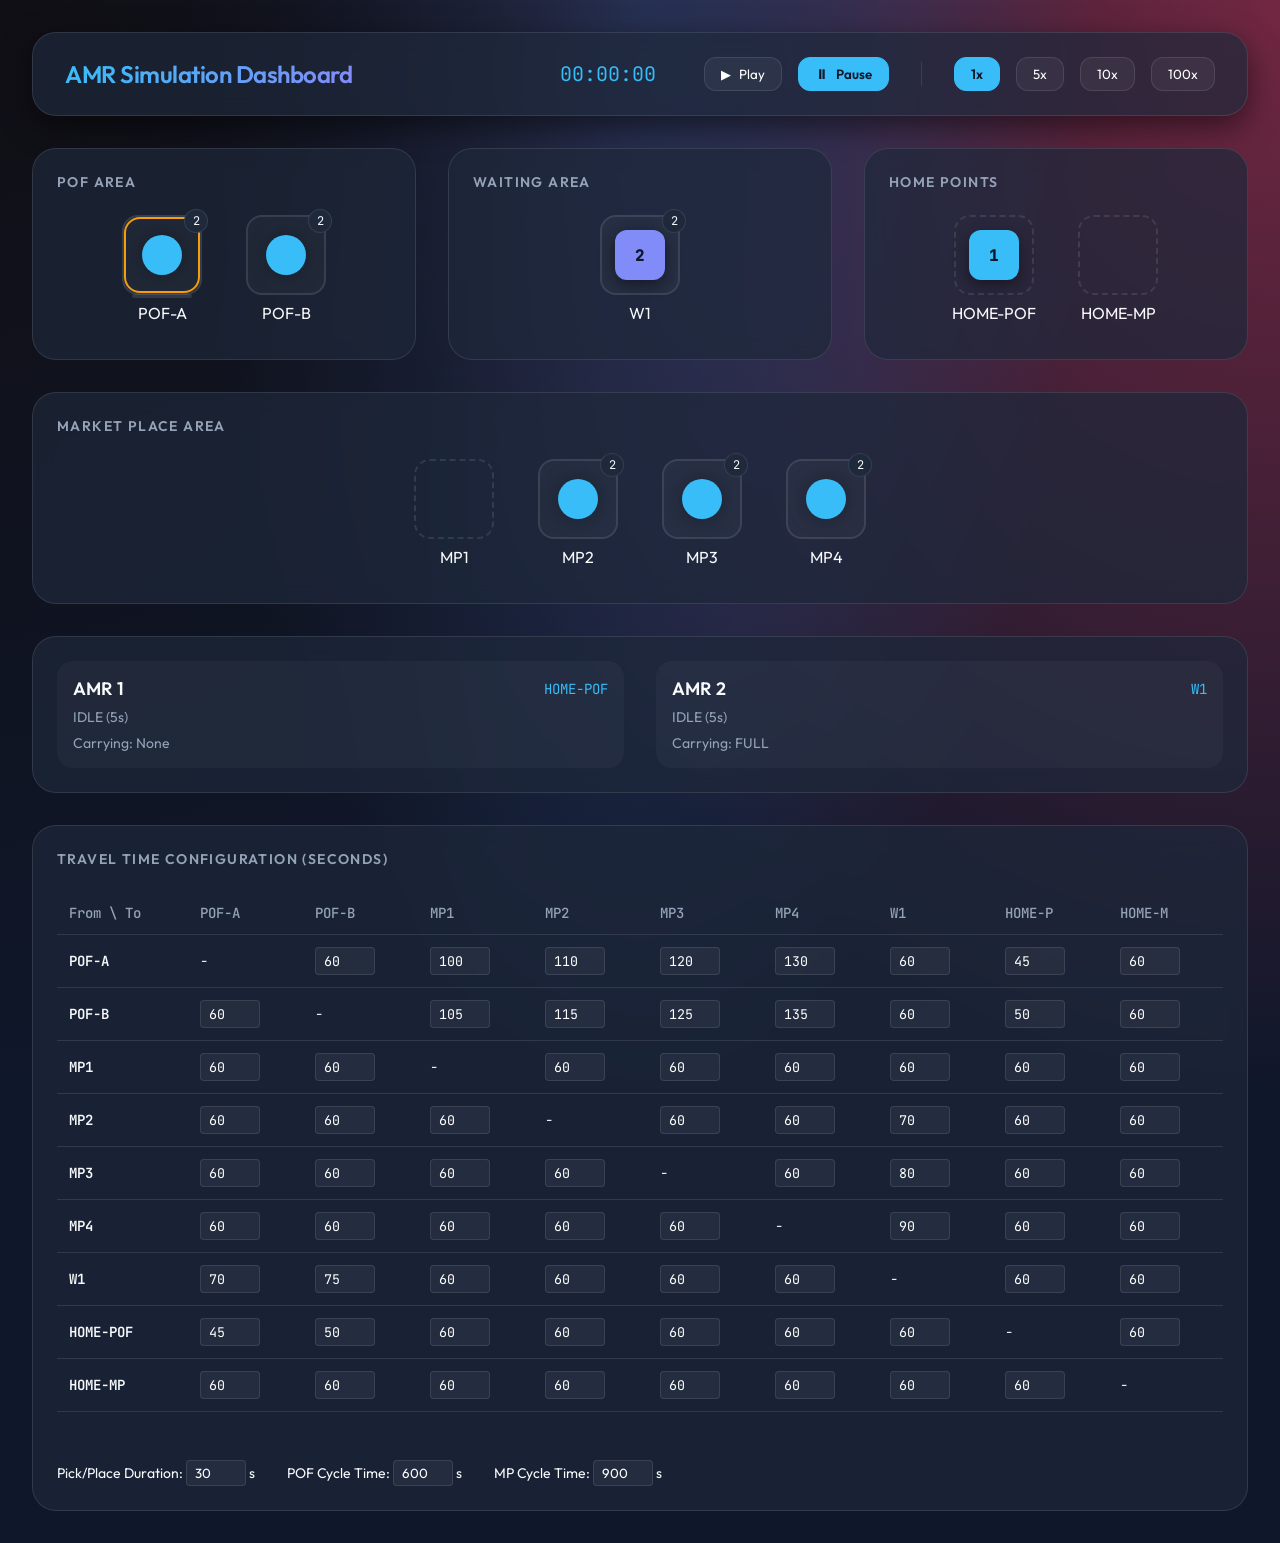
==== index.html @ 7f9d8276 "adding AMR moveing animation and also correct MP full picking order" ====
<!DOCTYPE html>
<html lang="en">

<head>
    <meta charset="UTF-8">
    <meta name="viewport" content="width=device-width, initial-scale=1.0">
    <title>AMR Pick-Delivery Simulation</title>
    <link rel="preconnect" href="https://fonts.googleapis.com">
    <link rel="preconnect" href="https://fonts.gstatic.com" crossorigin>
    <link
        href="https://fonts.googleapis.com/css2?family=Outfit:wght@300;400;600&family=JetBrains+Mono:wght@400;600&display=swap"
        rel="stylesheet">
    <style>
        :root {
            --bg-color: #0f172a;
            --card-bg: rgba(30, 41, 59, 0.7);
            --accent-blue: #38bdf8;
            --accent-purple: #818cf8;
            --text-primary: #f8fafc;
            --text-secondary: #94a3b8;
            --success: #10b981;
            --warning: #f59e0b;
            --danger: #ef4444;
            --border: rgba(255, 255, 255, 0.1);
            --trolley-empty: #64748b;
            --trolley-full: #38bdf8;
        }

        * {
            box-sizing: border-box;
            margin: 0;
            padding: 0;
            user-select: none;
        }

        body {
            font-family: 'Outfit', sans-serif;
            background: var(--bg-color);
            background-image:
                radial-gradient(at 0% 0%, hsla(253, 16%, 7%, 1) 0, transparent 50%),
                radial-gradient(at 50% 0%, hsla(225, 39%, 30%, 1) 0, transparent 50%),
                radial-gradient(at 100% 0%, hsla(339, 49%, 30%, 1) 0, transparent 50%);
            color: var(--text-primary);
            min-height: 100vh;
            padding: 2rem;
            display: flex;
            flex-direction: column;
            gap: 2rem;
            overflow-x: hidden;
        }

        header {
            display: flex;
            justify-content: space-between;
            align-items: center;
            backdrop-filter: blur(10px);
            background: var(--card-bg);
            padding: 1.5rem 2rem;
            border-radius: 1.5rem;
            border: 1px solid var(--border);
            box-shadow: 0 10px 30px rgba(0, 0, 0, 0.5);
        }

        h1 {
            font-size: 1.5rem;
            font-weight: 600;
            letter-spacing: -0.02em;
            background: linear-gradient(90deg, #38bdf8, #818cf8);
            -webkit-background-clip: text;
            -webkit-text-fill-color: transparent;
        }

        .controls {
            display: flex;
            gap: 1rem;
            align-items: center;
        }

        button {
            background: rgba(255, 255, 255, 0.05);
            border: 1px solid var(--border);
            color: white;
            padding: 0.5rem 1rem;
            border-radius: 0.75rem;
            cursor: pointer;
            transition: all 0.2s;
            font-family: inherit;
            display: flex;
            align-items: center;
            gap: 0.5rem;
        }

        button:hover {
            background: rgba(255, 255, 255, 0.1);
            transform: translateY(-2px);
        }

        button.active {
            background: var(--accent-blue);
            border-color: var(--accent-blue);
            color: var(--bg-color);
            font-weight: 600;
        }

        .main-grid {
            display: grid;
            grid-template-columns: 1fr 1fr 1fr;
            gap: 2rem;
        }

        .panel {
            background: var(--card-bg);
            backdrop-filter: blur(10px);
            border: 1px solid var(--border);
            border-radius: 1.5rem;
            padding: 1.5rem;
            display: flex;
            flex-direction: column;
            gap: 1.5rem;
        }

        .panel-title {
            font-size: 0.875rem;
            font-weight: 600;
            color: var(--text-secondary);
            text-transform: uppercase;
            letter-spacing: 0.1em;
        }

        .station-grid {
            display: flex;
            gap: 1.5rem;
            flex-wrap: wrap;
            justify-content: center;
        }

        .station-container {
            position: relative;
            width: 100px;
            height: 120px;
            display: flex;
            flex-direction: column;
            align-items: center;
            gap: 0.5rem;
        }

        .station-box {
            width: 80px;
            height: 80px;
            border: 2px dashed var(--border);
            border-radius: 1rem;
            display: flex;
            align-items: center;
            justify-content: center;
            position: relative;
            transition: all 0.3s;
        }

        .station-box.has-trolley {
            border-style: solid;
            background: rgba(255, 255, 255, 0.03);
        }

        .trolley {
            width: 40px;
            height: 40px;
            border-radius: 50%;
            display: flex;
            align-items: center;
            justify-content: center;
            transition: all 0.3s;
            box-shadow: 0 0 20px rgba(0, 0, 0, 0.3);
            position: relative;
        }

        .trolley.empty {
            background: var(--trolley-empty);
        }

        .trolley.full {
            background: var(--trolley-full);
        }

        .status-badge {
            position: absolute;
            top: -8px;
            right: -8px;
            background: #1e293b;
            border: 1px solid var(--border);
            border-radius: 50%;
            width: 24px;
            height: 24px;
            display: flex;
            align-items: center;
            justify-content: center;
            font-size: 0.75rem;
            font-family: 'JetBrains Mono', monospace;
            z-index: 5;
        }

        .indicator {
            position: absolute;
            width: 100%;
            height: 100%;
            border-radius: 1rem;
            border: 2px solid transparent;
            pointer-events: none;
            z-index: 1;
        }

        .indicator.consuming {
            border-color: var(--warning);
            animation: pulse-ring 2s infinite;
        }

        .indicator.refilling {
            border-color: var(--accent-purple);
            animation: pulse-ring 2s infinite;
        }

        @keyframes pulse-ring {
            0% {
                transform: scale(0.95);
                opacity: 0.7;
            }

            50% {
                transform: scale(1.1);
                opacity: 0.3;
            }

            100% {
                transform: scale(0.95);
                opacity: 0.7;
            }
        }

        .progress-bar {
            position: absolute;
            bottom: -5px;
            left: 10%;
            width: 80%;
            height: 4px;
            background: rgba(255, 255, 255, 0.1);
            border-radius: 2px;
            overflow: hidden;
            display: none;
            z-index: 2;
        }

        .progress-fill {
            height: 100%;
            width: 0%;
            background: var(--accent-blue);
            transition: width 0.1s linear;
        }

        .amr-icon {
            position: absolute;
            width: 50px;
            height: 50px;
            background: var(--text-primary);
            color: var(--bg-color);
            border-radius: 12px;
            display: flex;
            align-items: center;
            justify-content: center;
            font-family: 'JetBrains Mono', monospace;
            font-weight: 800;
            box-shadow: 0 5px 15px rgba(0, 0, 0, 0.4);
            z-index: 100;
            transition: all 0.5s ease-in-out;
            pointer-events: none;
        }

        .amr-icon.amr1 {
            background: var(--accent-blue);
        }

        .amr-icon.amr2 {
            background: var(--accent-purple);
        }

        .market-place {
            grid-column: span 3;
        }

        .status-panel {
            display: grid;
            grid-template-columns: 1fr 1fr;
            gap: 2rem;
        }

        .amr-status-card {
            background: rgba(255, 255, 255, 0.03);
            border-radius: 1rem;
            padding: 1rem;
            display: flex;
            flex-direction: column;
            gap: 0.5rem;
        }

        .amr-status-header {
            display: flex;
            justify-content: space-between;
            align-items: center;
        }

        .amr-name {
            font-weight: 600;
            font-size: 1.125rem;
        }

        .amr-location {
            font-family: 'JetBrains Mono', monospace;
            color: var(--accent-blue);
            font-size: 0.875rem;
        }

        .amr-state-text {
            font-size: 0.875rem;
            color: var(--text-secondary);
        }

        .config-panel {
            grid-column: span 3;
        }

        table {
            width: 100%;
            border-collapse: collapse;
            font-family: 'JetBrains Mono', monospace;
            font-size: 0.875rem;
        }

        th,
        td {
            text-align: left;
            padding: 0.75rem;
            border-bottom: 1px solid var(--border);
        }

        th {
            color: var(--text-secondary);
            font-weight: 500;
        }

        input {
            background: rgba(255, 255, 255, 0.05);
            border: 1px solid var(--border);
            color: white;
            padding: 0.25rem 0.5rem;
            border-radius: 0.25rem;
            width: 60px;
            font-family: inherit;
        }

        .hidden {
            display: none !important;
        }

        #transition-layer {
            position: absolute;
            top: 0;
            left: 0;
            width: 100%;
            height: 100%;
            pointer-events: none;
            z-index: 50;
        }

        .transition-path {
            stroke: var(--accent-blue);
            stroke-width: 3;
            stroke-dasharray: 10, 10;
            fill: none;
            animation: march 1s linear infinite, blink 1.5s ease-in-out infinite;
        }

        @keyframes march {
            from {
                stroke-dashoffset: 20;
            }

            to {
                stroke-dashoffset: 0;
            }
        }

        @keyframes blink {

            0%,
            100% {
                opacity: 0.3;
            }

            50% {
                opacity: 0.9;
            }
        }

        .transition-label-bg {
            fill: var(--bg-color);
            stroke: var(--accent-blue);
            stroke-width: 1;
        }

        .transition-label-text {
            fill: var(--accent-blue);
            font-family: 'JetBrains Mono', monospace;
            font-size: 12px;
            font-weight: bold;
            text-anchor: middle;
            dominant-baseline: middle;
        }

        .transition-label-bg.amr1 {
            fill: var(--accent-blue);
            stroke: white;
        }

        .transition-label-bg.amr2 {
            fill: var(--accent-purple);
            stroke: white;
        }

        .transition-label-text.amr-dark {
            fill: var(--bg-color);
        }

        @media (max-width: 1024px) {
            .main-grid {
                grid-template-columns: 1fr;
            }

            .market-place {
                grid-column: span 1;
            }

            .config-panel {
                grid-column: span 1;
            }

            .status-panel {
                grid-template-columns: 1fr;
            }
        }
    </style>
</head>

<body>
    <header>
        <h1>AMR Simulation Dashboard</h1>
        <div class="controls">
            <div id="sim-time"
                style="font-family: 'JetBrains Mono'; margin-right: 2rem; font-size: 1.25rem; color: var(--accent-blue);">
                00:00:00</div>
            <button id="btn-play"><span>▶</span> Play</button>
            <button id="btn-pause" class="active"><span>⏸</span> Pause</button>
            <div style="width: 1px; height: 24px; background: var(--border); margin: 0 1rem;"></div>
            <button class="btn-speed" data-speed="1">1x</button>
            <button class="btn-speed" data-speed="5">5x</button>
            <button class="btn-speed" data-speed="10">10x</button>
            <button class="btn-speed" data-speed="100">100x</button>
        </div>
    </header>

    <div class="main-grid">
        <div class="panel">
            <div class="panel-title">POF Area</div>
            <div class="station-grid">
                <div class="station-container" id="station-POF-A">
                    <div class="station-box">
                        <div class="indicator"></div>
                        <div class="trolley"></div>
                        <div class="status-badge">0</div>
                        <div class="progress-bar">
                            <div class="progress-fill"></div>
                        </div>
                    </div>
                    <div class="station-label">POF-A</div>
                </div>
                <div class="station-container" id="station-POF-B">
                    <div class="station-box">
                        <div class="indicator"></div>
                        <div class="trolley"></div>
                        <div class="status-badge">0</div>
                        <div class="progress-bar">
                            <div class="progress-fill"></div>
                        </div>
                    </div>
                    <div class="station-label">POF-B</div>
                </div>
            </div>
        </div>

        <div class="panel">
            <div class="panel-title">Waiting Area</div>
            <div class="station-grid">
                <div class="station-container" id="station-W1">
                    <div class="station-box">
                        <div class="trolley"></div>
                        <div class="status-badge">0</div>
                    </div>
                    <div class="station-label">W1</div>
                </div>
            </div>
        </div>

        <div class="panel">
            <div class="panel-title">Home Points</div>
            <div class="station-grid">
                <div class="station-container" id="station-HOME-POF">
                    <div class="station-box"></div>
                    <div class="station-label">HOME-POF</div>
                </div>
                <div class="station-container" id="station-HOME-MP">
                    <div class="station-box"></div>
                    <div class="station-label">HOME-MP</div>
                </div>
            </div>
        </div>

        <div class="panel market-place">
            <div class="panel-title">Market Place Area</div>
            <div class="station-grid">
                <div class="station-container" id="station-MP1">
                    <div class="station-box">
                        <div class="indicator"></div>
                        <div class="trolley"></div>
                        <div class="status-badge">0</div>
                        <div class="progress-bar">
                            <div class="progress-fill"></div>
                        </div>
                    </div>
                    <div class="station-label">MP1</div>
                </div>
                <div class="station-container" id="station-MP2">
                    <div class="station-box">
                        <div class="indicator"></div>
                        <div class="trolley"></div>
                        <div class="status-badge">0</div>
                        <div class="progress-bar">
                            <div class="progress-fill"></div>
                        </div>
                    </div>
                    <div class="station-label">MP2</div>
                </div>
                <div class="station-container" id="station-MP3">
                    <div class="station-box">
                        <div class="indicator"></div>
                        <div class="trolley"></div>
                        <div class="status-badge">0</div>
                        <div class="progress-bar">
                            <div class="progress-fill"></div>
                        </div>
                    </div>
                    <div class="station-label">MP3</div>
                </div>
                <div class="station-container" id="station-MP4">
                    <div class="station-box">
                        <div class="indicator"></div>
                        <div class="trolley"></div>
                        <div class="status-badge">0</div>
                        <div class="progress-bar">
                            <div class="progress-fill"></div>
                        </div>
                    </div>
                    <div class="station-label">MP4</div>
                </div>
            </div>
        </div>
    </div>

    <div class="panel status-panel">
        <div class="amr-status-card" id="status-amr1">
            <div class="amr-status-header">
                <div class="amr-name">AMR 1</div>
                <div class="amr-location">HOME-POF</div>
            </div>
            <div class="amr-state-text">IDLE</div>
            <div class="amr-state-text carrying">Carrying: None</div>
        </div>
        <div class="amr-status-card" id="status-amr2">
            <div class="amr-status-header">
                <div class="amr-name">AMR 2</div>
                <div class="amr-location">W1</div>
            </div>
            <div class="amr-state-text">IDLE</div>
            <div class="amr-state-text carrying">Carrying: Full Trolley</div>
        </div>
    </div>

    <div class="panel config-panel">
        <div class="panel-title">Travel Time Configuration (Seconds)</div>
        <table id="config-table">
            <thead>
                <tr>
                    <th>From \ To</th>
                    <th>POF-A</th>
                    <th>POF-B</th>
                    <th>MP1</th>
                    <th>MP2</th>
                    <th>MP3</th>
                    <th>MP4</th>
                    <th>W1</th>
                    <th>HOME-P</th>
                    <th>HOME-M</th>
                </tr>
            </thead>
            <tbody></tbody>
        </table>
        <div style="margin-top: 1.5rem; display: flex; flex-wrap: wrap; gap: 2rem; font-size: 0.875rem;">
            <div>Pick/Place Duration: <input type="number" id="cfg-action-time" value="30"> s</div>
            <div>POF Cycle Time: <input type="number" id="cfg-pof-time" value="600"> s</div>
            <div>MP Cycle Time: <input type="number" id="cfg-mp-time" value="900"> s</div>
        </div>
    </div>

    <svg id="transition-layer">
        <defs>
            <marker id="arrowhead" markerWidth="10" markerHeight="7" refX="9" refY="3.5" orient="auto">
                <polygon points="0 0, 10 3.5, 0 7" fill="var(--accent-blue)" />
            </marker>
        </defs>
    </svg>

    <div id="amr1" class="amr-icon amr1">1</div>
    <div id="amr2" class="amr-icon amr2">2</div>

    <script>
        const state = {
            isRunning: false,
            speed: 1,
            time: 0,
            lastUpdate: Date.now(),
            stations: {
                'POF-A': { id: 'POF-A', type: 'POF', trolleyState: 2, isConsuming: true, progress: 0 },
                'POF-B': { id: 'POF-B', type: 'POF', trolleyState: 2, isConsuming: false, progress: 0 },
                'W1': { id: 'W1', type: 'WAITING', trolleyState: 2 },
                'HOME-POF': { id: 'HOME-POF', type: 'HOME' },
                'HOME-MP': { id: 'HOME-MP', type: 'HOME' },
                'MP1': { id: 'MP1', type: 'MP', trolleyState: 0, isRefilling: false, progress: 0 },
                'MP2': { id: 'MP2', type: 'MP', trolleyState: 2, isRefilling: false, progress: 0 },
                'MP3': { id: 'MP3', type: 'MP', trolleyState: 2, isRefilling: false, progress: 0 },
                'MP4': { id: 'MP4', type: 'MP', trolleyState: 2, isRefilling: false, progress: 0 }
            },
            amrs: {
                'AMR1': { id: 1, location: 'HOME-POF', target: null, state: 'IDLE', carrying: null, timer: 0 },
                'AMR2': { id: 2, location: 'W1', target: null, state: 'IDLE', carrying: 'FULL', timer: 0 }
            },
            config: {
                actionTime: 30,
                pofCycleTime: 600,
                mpCycleTime: 900,
                travelTimes: {
                    'HOME-POF': { 'POF-A': 45, 'POF-B': 50 },
                    'POF-A': { 'MP1': 100, 'MP2': 110, 'MP3': 120, 'MP4': 130, 'HOME-POF': 45 },
                    'POF-B': { 'MP1': 105, 'MP2': 115, 'MP3': 125, 'MP4': 135, 'HOME-POF': 50 },
                    'MP1': { 'W1': 60 }, 'MP2': { 'W1': 70 }, 'MP3': { 'W1': 80 }, 'MP4': { 'W1': 90 },
                    'W1': { 'POF-A': 70, 'POF-B': 75 }
                }
            },
            nextMPIndex: 0,
            mpList: ['MP1', 'MP2', 'MP3', 'MP4'],
            mpRefillQueue: [],
            pofPickQueue: [], // Stations needing an EMPTY pick
            pofPlaceQueue: [] // Stations needing a FULL drop
        };

        function initConfigTable() {
            const tbody = document.querySelector('#config-table tbody');
            const stations = ['POF-A', 'POF-B', 'MP1', 'MP2', 'MP3', 'MP4', 'W1', 'HOME-POF', 'HOME-MP'];
            stations.forEach(from => {
                const tr = document.createElement('tr');
                tr.innerHTML = `<td style="font-weight: 600;">${from}</td>` + stations.map(to => {
                    if (from === to) return `<td>-</td>`;
                    const val = (state.config.travelTimes[from] && state.config.travelTimes[from][to]) || 60;
                    if (!state.config.travelTimes[from]) state.config.travelTimes[from] = {};
                    state.config.travelTimes[from][to] = val;
                    return `<td><input type="number" data-from="${from}" data-to="${to}" value="${val}"></td>`;
                }).join('');
                tbody.appendChild(tr);
            });
            tbody.querySelectorAll('input').forEach(input => {
                input.addEventListener('change', (e) => {
                    const { from, to } = e.target.dataset;
                    state.config.travelTimes[from][to] = parseInt(e.target.value);
                });
            });
        }

        function formatTime(s) {
            const h = Math.floor(s / 3600);
            const m = Math.floor((s % 3600) / 60);
            const sec = Math.floor(s % 60);
            return `${h.toString().padStart(2, '0')}:${m.toString().padStart(2, '0')}:${sec.toString().padStart(2, '0')}`;
        }

        function updateUI() {
            document.getElementById('sim-time').textContent = formatTime(state.time);

            for (const [id, station] of Object.entries(state.stations)) {
                const el = document.getElementById(`station-${id}`);
                if (!el) continue;

                const box = el.querySelector('.station-box');
                const trolley = el.querySelector('.trolley');
                const badge = el.querySelector('.status-badge');
                const indicator = el.querySelector('.indicator');
                const progress = el.querySelector('.progress-bar');
                const fill = el.querySelector('.progress-fill');

                if (station.trolleyState > 0) {
                    box.classList.add('has-trolley');
                    if (trolley) {
                        trolley.classList.remove('hidden');
                        trolley.className = 'trolley ' + (station.trolleyState === 1 ? 'empty' : 'full');
                    }
                    if (badge) {
                        badge.classList.remove('hidden');
                        badge.textContent = station.trolleyState;
                    }
                } else {
                    box.classList.remove('has-trolley');
                    if (trolley) trolley.classList.add('hidden');
                    if (badge) badge.classList.add('hidden');
                }

                if (indicator) {
                    indicator.className = 'indicator ' +
                        (station.isConsuming ? 'consuming' : '') +
                        (station.isRefilling ? 'refilling' : '');
                }

                if (progress) {
                    const isActive = station.isConsuming || station.isRefilling;
                    progress.style.display = isActive ? 'block' : 'none';
                    if (fill) fill.style.width = (station.progress || 0) + '%';
                }
            }

            for (const [id, amr] of Object.entries(state.amrs)) {
                const el = document.getElementById(id.toLowerCase());
                const statusCard = document.getElementById(`status-${id.toLowerCase()}`);
                const stationEl = document.getElementById(`station-${amr.location}`);

                if (stationEl && el) {
                    const boxRect = stationEl.querySelector('.station-box').getBoundingClientRect();
                    const scrollX = window.scrollX;
                    const scrollY = window.scrollY;
                    el.style.left = (boxRect.left + scrollX + boxRect.width / 2 - 25) + 'px';
                    el.style.top = (boxRect.top + scrollY + boxRect.height / 2 - 25) + 'px';

                    // Hide AMR icon during movement
                    if (amr.state === 'MOVING') {
                        el.style.display = 'none';
                    } else {
                        el.style.display = 'flex';
                    }
                }

                if (statusCard) {
                    statusCard.querySelector('.amr-location').textContent = amr.location + (amr.target ? ` → ${amr.target}` : '');
                    statusCard.querySelectorAll('.amr-state-text')[0].textContent = amr.state + (amr.timer > 0 ? ` (${Math.ceil(amr.timer)}s)` : '');
                    statusCard.querySelector('.carrying').textContent = `Carrying: ${amr.carrying || 'None'}`;
                }
            }

            updateTransitionAnimations();
        }

        function updateTransitionAnimations() {
            const svg = document.getElementById('transition-layer');
            // Remove all existing paths and labels (keep defs)
            const children = Array.from(svg.children);
            children.forEach(child => {
                if (child.tagName !== 'defs') svg.removeChild(child);
            });

            for (const [id, amr] of Object.entries(state.amrs)) {
                if (amr.state === 'MOVING' && amr.target) {
                    const fromStation = state.stations[amr.location];
                    const toStation = state.stations[amr.target];

                    if (!fromStation || !toStation) continue;

                    // Filter transitions: MP->W1, W1->POF, POF->HOME, POF->MP
                    const fType = fromStation.type;
                    const tType = toStation.type;
                    const isValidTransition =
                        (fType === 'HOME' && tType === 'POF') ||
                        (fType === 'MP' && tType === 'WAITING') ||
                        (fType === 'WAITING' && tType === 'POF') ||
                        (fType === 'POF' && tType === 'HOME') ||
                        (fType === 'POF' && tType === 'MP') ||
                        (fType === 'MP' && tType === 'MP');

                    if (!isValidTransition) continue;

                    const fromEl = document.getElementById(`station-${amr.location}`);
                    const toEl = document.getElementById(`station-${amr.target}`);

                    if (fromEl && toEl) {
                        const fromRect = fromEl.querySelector('.station-box').getBoundingClientRect();
                        const toRect = toEl.querySelector('.station-box').getBoundingClientRect();
                        const scrollX = window.scrollX;
                        const scrollY = window.scrollY;

                        const x1 = fromRect.left + scrollX + fromRect.width / 2;
                        const y1 = fromRect.top + scrollY + fromRect.height / 2;
                        const x2 = toRect.left + scrollX + toRect.width / 2;
                        const y2 = toRect.top + scrollY + toRect.height / 2;

                        // Calculate interpolation
                        const progress = amr.initialTimer > 0 ? 1 - (amr.timer / amr.initialTimer) : 0;
                        const curX = x1 + (x2 - x1) * progress;
                        const curY = y1 + (y2 - y1) * progress;

                        // Draw path
                        const path = document.createElementNS("http://www.w3.org/2000/svg", "path");
                        path.setAttribute("d", `M ${x1} ${y1} L ${x2} ${y2}`);
                        path.setAttribute("class", "transition-path");
                        path.setAttribute("marker-end", "url(#arrowhead)");
                        svg.appendChild(path);

                        // Draw moving label/icon
                        const g = document.createElementNS("http://www.w3.org/2000/svg", "g");

                        const rect = document.createElementNS("http://www.w3.org/2000/svg", "rect");
                        rect.setAttribute("x", curX - 25);
                        rect.setAttribute("y", curY - 10);
                        rect.setAttribute("width", 50);
                        rect.setAttribute("height", 20);
                        rect.setAttribute("rx", 5);
                        rect.setAttribute("class", `transition-label-bg amr${amr.id}`);
                        g.appendChild(rect);

                        const text = document.createElementNS("http://www.w3.org/2000/svg", "text");
                        text.setAttribute("x", curX);
                        text.setAttribute("y", curY);
                        text.setAttribute("class", "transition-label-text amr-dark");
                        text.textContent = `AMR ${amr.id}`;
                        g.appendChild(text);

                        svg.appendChild(g);
                    }
                }
            }
        }

        function tick() {
            const now = Date.now();
            const dt = ((now - state.lastUpdate) / 1000) * (state.isRunning ? state.speed : 0);
            state.lastUpdate = now;
            state.time += dt;

            // 1. POF Logic
            ['POF-A', 'POF-B'].forEach((id) => {
                const s = state.stations[id];
                if (s.isConsuming && s.trolleyState === 2) {
                    s.progress += (dt / state.config.pofCycleTime) * 100;
                    if (s.progress >= 100) {
                        s.progress = 0;
                        s.trolleyState = 1; // Consumption complete, now empty
                        s.isConsuming = false;
                        if (!state.pofPickQueue.includes(id)) state.pofPickQueue.push(id);

                        // Pass consumption to other POF if it has a full trolley
                        const otherId = id === 'POF-A' ? 'POF-B' : 'POF-A';
                        if (state.stations[otherId].trolleyState === 2) {
                            state.stations[otherId].isConsuming = true;
                        }
                    }
                }
            });

            // 2. MP Refilling Logic
            const activeRefill = Object.values(state.stations).find(s => s.isRefilling);
            if (!activeRefill && state.mpRefillQueue.length > 0) {
                const nextId = state.mpRefillQueue.shift();
                state.stations[nextId].isRefilling = true;
            }

            Object.entries(state.stations).forEach(([id, s]) => {
                if (s.type === 'MP' && s.isRefilling) {
                    s.progress += (dt / state.config.mpCycleTime) * 100;
                    if (s.progress >= 100) {
                        s.progress = 0;
                        s.trolleyState = 2; // Refill complete, now full
                        s.isRefilling = false;
                    }
                }
            });

            // 3. AMR Logic
            Object.entries(state.amrs).forEach(([id, amr]) => {
                if (amr.timer > 0) {
                    amr.timer -= dt;
                    if (amr.timer <= 0) {
                        amr.timer = 0;
                        onTimerComplete(amr);
                    }
                    return;
                }
                if (amr.state === 'IDLE') checkNextTask(amr);
            });

            updateUI();
            requestAnimationFrame(tick);
        }

        function checkNextTask(amr) {
            const currentStation = state.stations[amr.location];

            // Logic based on current location and carriage status
            switch (currentStation.type) {
                case 'POF':
                    if (amr.carrying === 'EMPTY') {
                        // We just picked up an empty trolley from POF. 
                        // Target is the next available MP station to drop it off.
                        const targetMP = state.mpList[state.nextMPIndex];
                        startMovement(amr, targetMP, () => {
                            amr.state = 'PLACING';
                            amr.timer = state.config.actionTime;
                        });
                        state.nextMPIndex = (state.nextMPIndex + 1) % state.mpList.length;
                    } else {
                        // We just placed a FULL trolley (carrying is null).
                        // Check if there are more empties to pick up at POFs, otherwise go home.
                        // if (state.pofPickQueue.length > 0) {
                        //     const nextPick = state.pofPickQueue.shift();
                        //     startMovement(amr, nextPick, () => {
                        //         amr.state = 'PICKING';
                        //         amr.timer = state.config.actionTime;
                        //     });
                        // } else {
                        startMovement(amr, 'HOME-POF', () => { amr.state = 'IDLE'; });
                        // }
                    }
                    break;

                case 'MP':
                    if (amr.carrying === 'FULL') {
                        // We just picked up a full trolley from MP.
                        // Priority 1: Delivery to an empty POF.
                        // Priority 2: Delivery to Waiting Area (W1).
                        // const emptyPOF = ['POF-A', 'POF-B'].find(p => state.stations[p].trolleyState === 0);
                        // if (emptyPOF) {
                        //     startMovement(amr, emptyPOF, () => {
                        //         amr.state = 'PLACING';
                        //         amr.timer = state.config.actionTime;
                        //     });
                        // } else {
                        startMovement(amr, 'W1', () => {
                            amr.state = 'PLACING';
                            amr.timer = 5;
                            // amr.timer = state.config.actionTime;
                        });
                        // }
                    } else {
                        // We just placed an EMPTY trolley (carrying is null).
                        // Look for full trolleys to pick up in MP area.
                        const nextFullMP = state.mpList[state.nextMPIndex];  //state.mpList.find(m => state.stations[m].trolleyState === 2);
                        if (state.stations[nextFullMP].trolleyState === 2) {
                            startMovement(amr, nextFullMP, () => {
                                amr.state = 'PICKING';
                                amr.timer = state.config.actionTime;
                            });
                        } else {
                            startMovement(amr, 'HOME-MP', () => {
                                amr.state = 'IDLE';
                                amr.timer = 5;
                            });
                        }
                    }
                    break;

                case 'WAITING':
                    if (amr.carrying === 'FULL') {
                        // We are waiting at W1 or just picked up from W1.
                        // Wait for a POF to become available.
                        const emptyPOF = ['POF-A', 'POF-B'].find(p => state.stations[p].trolleyState === 0);
                        if (emptyPOF) {
                            state.stations['W1'].trolleyState = 0;
                            startMovement(amr, emptyPOF, () => {
                                amr.state = 'PLACING';
                                amr.timer = state.config.actionTime;
                            });
                        } else {
                            // Still blocked, stay IDLE at W1
                            amr.state = 'IDLE';
                            amr.timer = 5;
                        }
                    } else {
                        // Just dropped off? Check MP for tasks.
                        // const fullMP = state.mpList.find(m => state.stations[m].trolleyState === 2);
                        // if (fullMP) {
                        //     startMovement(amr, fullMP, () => {
                        //         amr.state = 'PICKING';
                        //         amr.timer = state.config.actionTime;
                        //     });
                        // } else {
                        //     startMovement(amr, 'HOME-MP', () => { amr.state = 'IDLE'; });
                        // }
                        console.log(`wrong condition at state WAITING with amr.arrying: ${amr.carrying}`);
                        amr.timer = 60;
                    }
                    break;

                case 'HOME':
                default:
                    // Dispatch from Home
                    if (state.pofPickQueue.length > 0) {
                        const target = state.pofPickQueue.shift();
                        startMovement(amr, target, () => {
                            amr.state = 'PICKING';
                            amr.timer = state.config.actionTime;
                        });
                    } else {
                        amr.timer = 5;
                    }
                    break;
            }
        }

        function startMovement(amr, target, callback) {
            if (amr.location === target) { callback(); return; }
            amr.state = 'MOVING';
            amr.target = target;
            let time = 60;
            if (state.config.travelTimes[amr.location] && state.config.travelTimes[amr.location][target]) {
                time = state.config.travelTimes[amr.location][target];
            } else if (state.config.travelTimes[target] && state.config.travelTimes[target][amr.location]) {
                time = state.config.travelTimes[target][amr.location];
            }
            amr.timer = time;
            amr.initialTimer = time;
            amr.onArrival = callback;
        }

        function onTimerComplete(amr) {
            if (amr.state === 'MOVING') {
                amr.location = amr.target;
                amr.target = null;
                amr.state = 'IDLE';
                if (amr.onArrival) {
                    const cb = amr.onArrival;
                    amr.onArrival = null;
                    cb();
                }
            } else if (amr.state === 'PICKING') {
                const s = state.stations[amr.location];
                if (s.trolleyState > 0) {
                    amr.carrying = (s.trolleyState === 1) ? 'EMPTY' : 'FULL';
                    s.trolleyState = 0;

                }
                amr.state = 'IDLE';
            } else if (amr.state === 'PLACING') {
                const s = state.stations[amr.location];
                if (amr.carrying === 'EMPTY') {
                    amr.carrying = null;
                    s.trolleyState = 1;
                    if (s.type === 'MP') state.mpRefillQueue.push(amr.location);
                } else if (amr.carrying === 'FULL') {
                    if (s.type === 'WAITING') {
                        s.trolleyState = 2;
                    } else {
                        amr.carrying = null;
                        s.trolleyState = 2;
                        // Auto-start consumption if nothing else is consuming
                        if (!state.stations['POF-A'].isConsuming && !state.stations['POF-B'].isConsuming) {
                            s.isConsuming = true;
                        }
                    }
                }
                amr.state = 'IDLE';
            }
        }

        // --- Initialization ---

        window.onload = () => {
            initConfigTable();

            document.getElementById('btn-play').onclick = () => {
                state.isRunning = true;
                document.getElementById('btn-play').classList.add('active');
                document.getElementById('btn-pause').classList.remove('active');
            };

            document.getElementById('btn-pause').onclick = () => {
                state.isRunning = false;
                document.getElementById('btn-pause').classList.add('active');
                document.getElementById('btn-play').classList.remove('active');
            };

            document.querySelectorAll('.btn-speed').forEach(btn => {
                btn.onclick = () => {
                    state.speed = parseInt(btn.dataset.speed);
                    document.querySelectorAll('.btn-speed').forEach(b => b.classList.remove('active'));
                    btn.classList.add('active');
                };
            });

            document.getElementById('cfg-action-time').onchange = (e) => state.config.actionTime = parseInt(e.target.value);
            document.getElementById('cfg-pof-time').onchange = (e) => state.config.pofCycleTime = parseInt(e.target.value);
            document.getElementById('cfg-mp-time').onchange = (e) => state.config.mpCycleTime = parseInt(e.target.value);

            document.querySelector('.btn-speed[data-speed="1"]').classList.add('active');

            requestAnimationFrame(tick);
            window.addEventListener('resize', updateUI);
            setTimeout(updateUI, 100);
        };
    </script>
</body>

</html>
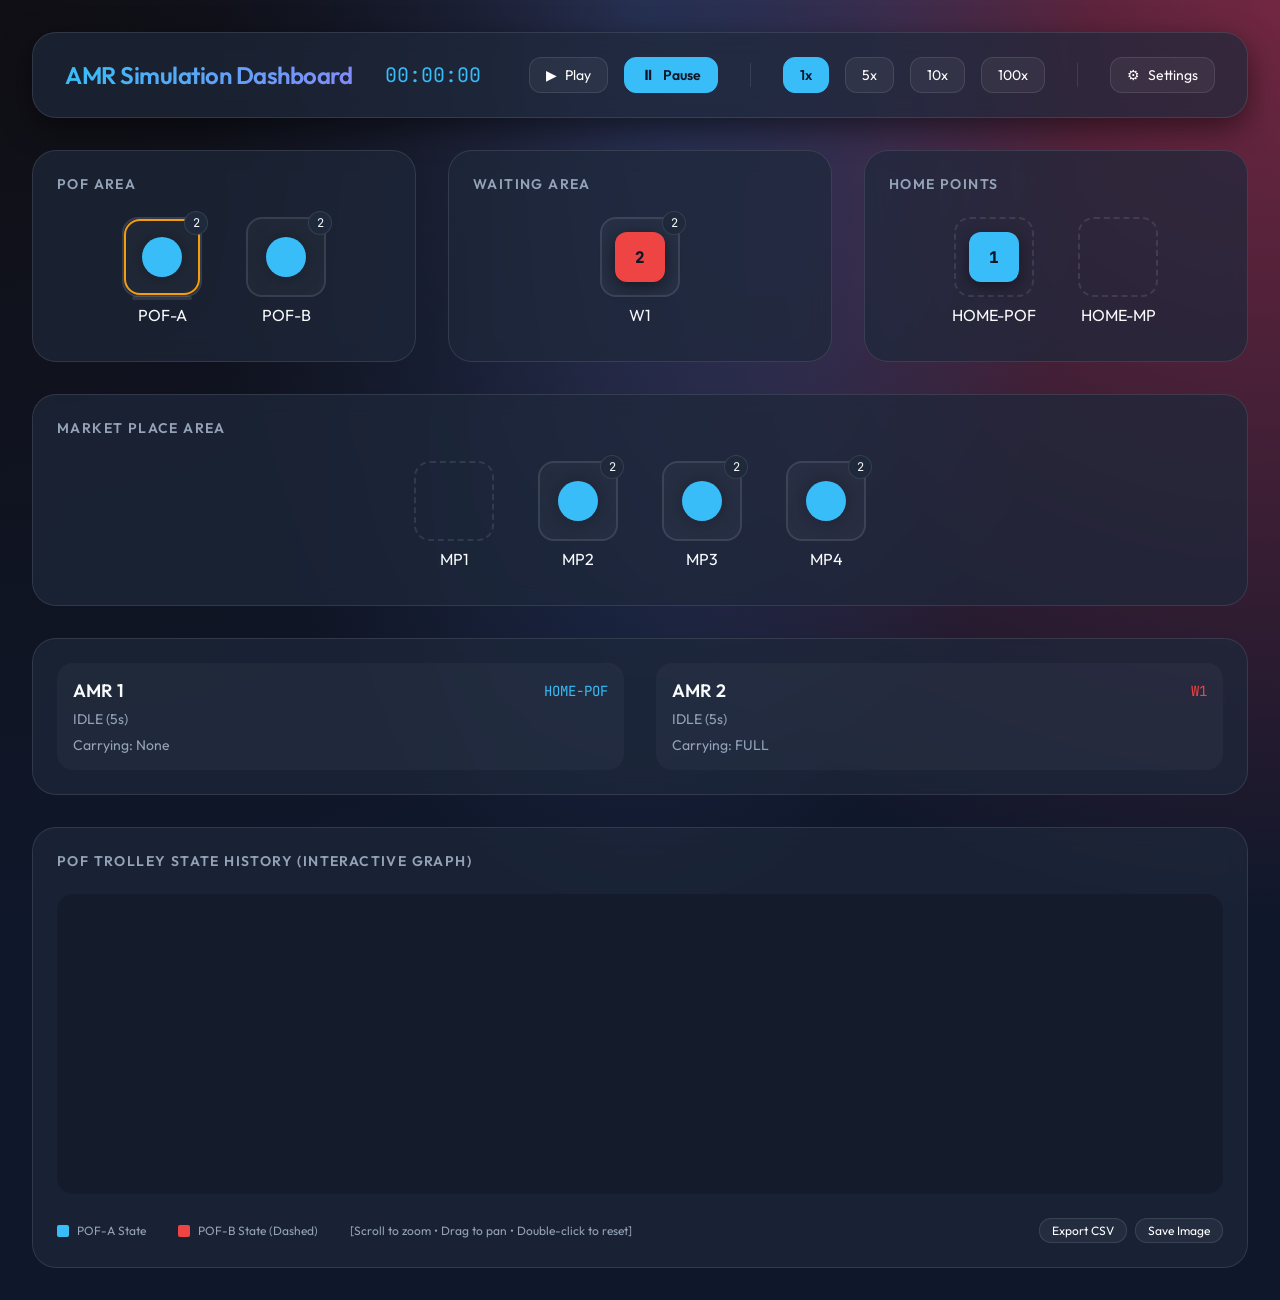
==== commit b71bfe42: "update MP-HOME logic, add graph also exporting data feature" ====
--- a/index.html
+++ b/index.html
@@ -10,442 +10,7 @@
     <link
         href="https://fonts.googleapis.com/css2?family=Outfit:wght@300;400;600&family=JetBrains+Mono:wght@400;600&display=swap"
         rel="stylesheet">
-    <style>
-        :root {
-            --bg-color: #0f172a;
-            --card-bg: rgba(30, 41, 59, 0.7);
-            --accent-blue: #38bdf8;
-            --accent-purple: #818cf8;
-            --text-primary: #f8fafc;
-            --text-secondary: #94a3b8;
-            --success: #10b981;
-            --warning: #f59e0b;
-            --danger: #ef4444;
-            --border: rgba(255, 255, 255, 0.1);
-            --trolley-empty: #64748b;
-            --trolley-full: #38bdf8;
-        }
-
-        * {
-            box-sizing: border-box;
-            margin: 0;
-            padding: 0;
-            user-select: none;
-        }
-
-        body {
-            font-family: 'Outfit', sans-serif;
-            background: var(--bg-color);
-            background-image:
-                radial-gradient(at 0% 0%, hsla(253, 16%, 7%, 1) 0, transparent 50%),
-                radial-gradient(at 50% 0%, hsla(225, 39%, 30%, 1) 0, transparent 50%),
-                radial-gradient(at 100% 0%, hsla(339, 49%, 30%, 1) 0, transparent 50%);
-            color: var(--text-primary);
-            min-height: 100vh;
-            padding: 2rem;
-            display: flex;
-            flex-direction: column;
-            gap: 2rem;
-            overflow-x: hidden;
-        }
-
-        header {
-            display: flex;
-            justify-content: space-between;
-            align-items: center;
-            backdrop-filter: blur(10px);
-            background: var(--card-bg);
-            padding: 1.5rem 2rem;
-            border-radius: 1.5rem;
-            border: 1px solid var(--border);
-            box-shadow: 0 10px 30px rgba(0, 0, 0, 0.5);
-        }
-
-        h1 {
-            font-size: 1.5rem;
-            font-weight: 600;
-            letter-spacing: -0.02em;
-            background: linear-gradient(90deg, #38bdf8, #818cf8);
-            -webkit-background-clip: text;
-            -webkit-text-fill-color: transparent;
-        }
-
-        .controls {
-            display: flex;
-            gap: 1rem;
-            align-items: center;
-        }
-
-        button {
-            background: rgba(255, 255, 255, 0.05);
-            border: 1px solid var(--border);
-            color: white;
-            padding: 0.5rem 1rem;
-            border-radius: 0.75rem;
-            cursor: pointer;
-            transition: all 0.2s;
-            font-family: inherit;
-            display: flex;
-            align-items: center;
-            gap: 0.5rem;
-        }
-
-        button:hover {
-            background: rgba(255, 255, 255, 0.1);
-            transform: translateY(-2px);
-        }
-
-        button.active {
-            background: var(--accent-blue);
-            border-color: var(--accent-blue);
-            color: var(--bg-color);
-            font-weight: 600;
-        }
-
-        .main-grid {
-            display: grid;
-            grid-template-columns: 1fr 1fr 1fr;
-            gap: 2rem;
-        }
-
-        .panel {
-            background: var(--card-bg);
-            backdrop-filter: blur(10px);
-            border: 1px solid var(--border);
-            border-radius: 1.5rem;
-            padding: 1.5rem;
-            display: flex;
-            flex-direction: column;
-            gap: 1.5rem;
-        }
-
-        .panel-title {
-            font-size: 0.875rem;
-            font-weight: 600;
-            color: var(--text-secondary);
-            text-transform: uppercase;
-            letter-spacing: 0.1em;
-        }
-
-        .station-grid {
-            display: flex;
-            gap: 1.5rem;
-            flex-wrap: wrap;
-            justify-content: center;
-        }
-
-        .station-container {
-            position: relative;
-            width: 100px;
-            height: 120px;
-            display: flex;
-            flex-direction: column;
-            align-items: center;
-            gap: 0.5rem;
-        }
-
-        .station-box {
-            width: 80px;
-            height: 80px;
-            border: 2px dashed var(--border);
-            border-radius: 1rem;
-            display: flex;
-            align-items: center;
-            justify-content: center;
-            position: relative;
-            transition: all 0.3s;
-        }
-
-        .station-box.has-trolley {
-            border-style: solid;
-            background: rgba(255, 255, 255, 0.03);
-        }
-
-        .trolley {
-            width: 40px;
-            height: 40px;
-            border-radius: 50%;
-            display: flex;
-            align-items: center;
-            justify-content: center;
-            transition: all 0.3s;
-            box-shadow: 0 0 20px rgba(0, 0, 0, 0.3);
-            position: relative;
-        }
-
-        .trolley.empty {
-            background: var(--trolley-empty);
-        }
-
-        .trolley.full {
-            background: var(--trolley-full);
-        }
-
-        .status-badge {
-            position: absolute;
-            top: -8px;
-            right: -8px;
-            background: #1e293b;
-            border: 1px solid var(--border);
-            border-radius: 50%;
-            width: 24px;
-            height: 24px;
-            display: flex;
-            align-items: center;
-            justify-content: center;
-            font-size: 0.75rem;
-            font-family: 'JetBrains Mono', monospace;
-            z-index: 5;
-        }
-
-        .indicator {
-            position: absolute;
-            width: 100%;
-            height: 100%;
-            border-radius: 1rem;
-            border: 2px solid transparent;
-            pointer-events: none;
-            z-index: 1;
-        }
-
-        .indicator.consuming {
-            border-color: var(--warning);
-            animation: pulse-ring 2s infinite;
-        }
-
-        .indicator.refilling {
-            border-color: var(--accent-purple);
-            animation: pulse-ring 2s infinite;
-        }
-
-        @keyframes pulse-ring {
-            0% {
-                transform: scale(0.95);
-                opacity: 0.7;
-            }
-
-            50% {
-                transform: scale(1.1);
-                opacity: 0.3;
-            }
-
-            100% {
-                transform: scale(0.95);
-                opacity: 0.7;
-            }
-        }
-
-        .progress-bar {
-            position: absolute;
-            bottom: -5px;
-            left: 10%;
-            width: 80%;
-            height: 4px;
-            background: rgba(255, 255, 255, 0.1);
-            border-radius: 2px;
-            overflow: hidden;
-            display: none;
-            z-index: 2;
-        }
-
-        .progress-fill {
-            height: 100%;
-            width: 0%;
-            background: var(--accent-blue);
-            transition: width 0.1s linear;
-        }
-
-        .amr-icon {
-            position: absolute;
-            width: 50px;
-            height: 50px;
-            background: var(--text-primary);
-            color: var(--bg-color);
-            border-radius: 12px;
-            display: flex;
-            align-items: center;
-            justify-content: center;
-            font-family: 'JetBrains Mono', monospace;
-            font-weight: 800;
-            box-shadow: 0 5px 15px rgba(0, 0, 0, 0.4);
-            z-index: 100;
-            transition: all 0.5s ease-in-out;
-            pointer-events: none;
-        }
-
-        .amr-icon.amr1 {
-            background: var(--accent-blue);
-        }
-
-        .amr-icon.amr2 {
-            background: var(--accent-purple);
-        }
-
-        .market-place {
-            grid-column: span 3;
-        }
-
-        .status-panel {
-            display: grid;
-            grid-template-columns: 1fr 1fr;
-            gap: 2rem;
-        }
-
-        .amr-status-card {
-            background: rgba(255, 255, 255, 0.03);
-            border-radius: 1rem;
-            padding: 1rem;
-            display: flex;
-            flex-direction: column;
-            gap: 0.5rem;
-        }
-
-        .amr-status-header {
-            display: flex;
-            justify-content: space-between;
-            align-items: center;
-        }
-
-        .amr-name {
-            font-weight: 600;
-            font-size: 1.125rem;
-        }
-
-        .amr-location {
-            font-family: 'JetBrains Mono', monospace;
-            color: var(--accent-blue);
-            font-size: 0.875rem;
-        }
-
-        .amr-state-text {
-            font-size: 0.875rem;
-            color: var(--text-secondary);
-        }
-
-        .config-panel {
-            grid-column: span 3;
-        }
-
-        table {
-            width: 100%;
-            border-collapse: collapse;
-            font-family: 'JetBrains Mono', monospace;
-            font-size: 0.875rem;
-        }
-
-        th,
-        td {
-            text-align: left;
-            padding: 0.75rem;
-            border-bottom: 1px solid var(--border);
-        }
-
-        th {
-            color: var(--text-secondary);
-            font-weight: 500;
-        }
-
-        input {
-            background: rgba(255, 255, 255, 0.05);
-            border: 1px solid var(--border);
-            color: white;
-            padding: 0.25rem 0.5rem;
-            border-radius: 0.25rem;
-            width: 60px;
-            font-family: inherit;
-        }
-
-        .hidden {
-            display: none !important;
-        }
-
-        #transition-layer {
-            position: absolute;
-            top: 0;
-            left: 0;
-            width: 100%;
-            height: 100%;
-            pointer-events: none;
-            z-index: 50;
-        }
-
-        .transition-path {
-            stroke: var(--accent-blue);
-            stroke-width: 3;
-            stroke-dasharray: 10, 10;
-            fill: none;
-            animation: march 1s linear infinite, blink 1.5s ease-in-out infinite;
-        }
-
-        @keyframes march {
-            from {
-                stroke-dashoffset: 20;
-            }
-
-            to {
-                stroke-dashoffset: 0;
-            }
-        }
-
-        @keyframes blink {
-
-            0%,
-            100% {
-                opacity: 0.3;
-            }
-
-            50% {
-                opacity: 0.9;
-            }
-        }
-
-        .transition-label-bg {
-            fill: var(--bg-color);
-            stroke: var(--accent-blue);
-            stroke-width: 1;
-        }
-
-        .transition-label-text {
-            fill: var(--accent-blue);
-            font-family: 'JetBrains Mono', monospace;
-            font-size: 12px;
-            font-weight: bold;
-            text-anchor: middle;
-            dominant-baseline: middle;
-        }
-
-        .transition-label-bg.amr1 {
-            fill: var(--accent-blue);
-            stroke: white;
-        }
-
-        .transition-label-bg.amr2 {
-            fill: var(--accent-purple);
-            stroke: white;
-        }
-
-        .transition-label-text.amr-dark {
-            fill: var(--bg-color);
-        }
-
-        @media (max-width: 1024px) {
-            .main-grid {
-                grid-template-columns: 1fr;
-            }
-
-            .market-place {
-                grid-column: span 1;
-            }
-
-            .config-panel {
-                grid-column: span 1;
-            }
-
-            .status-panel {
-                grid-template-columns: 1fr;
-            }
-        }
-    </style>
+    <link rel="stylesheet" href="style.css">
 </head>
 
 <body>
@@ -462,6 +27,8 @@
             <button class="btn-speed" data-speed="5">5x</button>
             <button class="btn-speed" data-speed="10">10x</button>
             <button class="btn-speed" data-speed="100">100x</button>
+            <div style="width: 1px; height: 24px; background: var(--border); margin: 0 1rem;"></div>
+            <a href="config.html" class="nav-link"><span>⚙</span> Settings</a>
         </div>
     </header>
 
@@ -591,29 +158,24 @@
         </div>
     </div>
 
-    <div class="panel config-panel">
-        <div class="panel-title">Travel Time Configuration (Seconds)</div>
-        <table id="config-table">
-            <thead>
-                <tr>
-                    <th>From \ To</th>
-                    <th>POF-A</th>
-                    <th>POF-B</th>
-                    <th>MP1</th>
-                    <th>MP2</th>
-                    <th>MP3</th>
-                    <th>MP4</th>
-                    <th>W1</th>
-                    <th>HOME-P</th>
-                    <th>HOME-M</th>
-                </tr>
-            </thead>
-            <tbody></tbody>
-        </table>
-        <div style="margin-top: 1.5rem; display: flex; flex-wrap: wrap; gap: 2rem; font-size: 0.875rem;">
-            <div>Pick/Place Duration: <input type="number" id="cfg-action-time" value="30"> s</div>
-            <div>POF Cycle Time: <input type="number" id="cfg-pof-time" value="600"> s</div>
-            <div>MP Cycle Time: <input type="number" id="cfg-mp-time" value="900"> s</div>
+    <div class="panel graph-panel">
+        <div class="panel-title">POF Trolley State History (Interactive Graph)</div>
+        <canvas id="state-graph"></canvas>
+        <div
+            style="font-size: 0.75rem; color: var(--text-secondary); display: flex; gap: 2rem; justify-content: space-between; align-items: center;">
+            <div style="display: flex; gap: 2rem;">
+                <div style="display: flex; align-items: center; gap: 0.5rem;">
+                    <div style="width: 12px; height: 12px; background: #38bdf8; border-radius: 2px;"></div> POF-A State
+                </div>
+                <div style="display: flex; align-items: center; gap: 0.5rem;">
+                    <div style="width: 12px; height: 12px; background: #ef4444; border-radius: 2px;"></div> POF-B State (Dashed)
+                </div>
+                <div>[Scroll to zoom • Drag to pan • Double-click to reset]</div>
+            </div>
+            <div style="display: flex; gap: 0.5rem;">
+                <button id="btn-export-csv" style="padding: 0.25rem 0.75rem; font-size: 0.75rem;">Export CSV</button>
+                <button id="btn-export-img" style="padding: 0.25rem 0.75rem; font-size: 0.75rem;">Save Image</button>
+            </div>
         </div>
     </div>
 
@@ -621,6 +183,9 @@
         <defs>
             <marker id="arrowhead" markerWidth="10" markerHeight="7" refX="9" refY="3.5" orient="auto">
                 <polygon points="0 0, 10 3.5, 0 7" fill="var(--accent-blue)" />
+            </marker>
+            <marker id="arrowhead-red" markerWidth="10" markerHeight="7" refX="9" refY="3.5" orient="auto">
+                <polygon points="0 0, 10 3.5, 0 7" fill="#ef4444" />
             </marker>
         </defs>
     </svg>
@@ -649,7 +214,7 @@
                 'AMR1': { id: 1, location: 'HOME-POF', target: null, state: 'IDLE', carrying: null, timer: 0 },
                 'AMR2': { id: 2, location: 'W1', target: null, state: 'IDLE', carrying: 'FULL', timer: 0 }
             },
-            config: {
+            config: JSON.parse(localStorage.getItem('amr_sim_config')) || {
                 actionTime: 30,
                 pofCycleTime: 600,
                 mpCycleTime: 900,
@@ -661,6 +226,8 @@
                     'W1': { 'POF-A': 70, 'POF-B': 75 }
                 }
             },
+            history: [],
+            lastDataCapture: 0,
             nextMPIndex: 0,
             mpList: ['MP1', 'MP2', 'MP3', 'MP4'],
             mpRefillQueue: [],
@@ -668,27 +235,239 @@
             pofPlaceQueue: [] // Stations needing a FULL drop
         };
 
-        function initConfigTable() {
-            const tbody = document.querySelector('#config-table tbody');
-            const stations = ['POF-A', 'POF-B', 'MP1', 'MP2', 'MP3', 'MP4', 'W1', 'HOME-POF', 'HOME-MP'];
-            stations.forEach(from => {
-                const tr = document.createElement('tr');
-                tr.innerHTML = `<td style="font-weight: 600;">${from}</td>` + stations.map(to => {
-                    if (from === to) return `<td>-</td>`;
-                    const val = (state.config.travelTimes[from] && state.config.travelTimes[from][to]) || 60;
-                    if (!state.config.travelTimes[from]) state.config.travelTimes[from] = {};
-                    state.config.travelTimes[from][to] = val;
-                    return `<td><input type="number" data-from="${from}" data-to="${to}" value="${val}"></td>`;
-                }).join('');
-                tbody.appendChild(tr);
+        class GraphManager {
+            constructor(canvasId) {
+                this.canvas = document.getElementById(canvasId);
+                this.ctx = this.canvas.getContext('2d');
+                this.zoom = 1;
+                this.offset = 0;
+                this.isDragging = false;
+                this.lastMouseX = 0;
+                this.padding = { top: 30, right: 30, bottom: 40, left: 50 };
+
+                this.setupEvents();
+                this.resize();
+            }
+
+            resize() {
+                const rect = this.canvas.getBoundingClientRect();
+                this.canvas.width = rect.width * window.devicePixelRatio;
+                this.canvas.height = rect.height * window.devicePixelRatio;
+                this.ctx.scale(window.devicePixelRatio, window.devicePixelRatio);
+            }
+
+            setupEvents() {
+                this.canvas.addEventListener('wheel', (e) => {
+                    e.preventDefault();
+                    const zoomSpeed = 0.1;
+                    const delta = e.deltaY > 0 ? 1 - zoomSpeed : 1 + zoomSpeed;
+                    this.zoom *= delta;
+                    this.zoom = Math.max(0.001, Math.min(this.zoom, 50));
+                });
+
+                this.canvas.addEventListener('mousedown', (e) => {
+                    this.isDragging = true;
+                    this.lastMouseX = e.clientX;
+                });
+
+                window.addEventListener('mousemove', (e) => {
+                    if (this.isDragging) {
+                        const dx = e.clientX - this.lastMouseX;
+                        this.offset += dx / this.zoom;
+                        this.lastMouseX = e.clientX;
+                    }
+                });
+
+                window.addEventListener('mouseup', () => this.isDragging = false);
+
+                this.canvas.addEventListener('dblclick', () => {
+                    this.zoom = 1;
+                    this.offset = 0;
+                });
+            }
+
+            draw(history, currentTime, isRunning, options = {}) {
+                if (!history.length) return;
+                const { width, height } = this.canvas.getBoundingClientRect();
+                const ctx = options.ctx || this.ctx;
+                const isLight = options.theme === 'light';
+
+                const chartWidth = width - this.padding.left - this.padding.right;
+                const chartHeight = height - this.padding.top - this.padding.bottom;
+                const timeWindow = 300; // Default view window in seconds
+                const pixelsPerSecond = (chartWidth / timeWindow) * this.zoom;
+                const visibleTimeRange = chartWidth / pixelsPerSecond;
+
+                // Auto-fit logic
+                if (isRunning && !options.ctx) {
+                    if (currentTime <= visibleTimeRange) {
+                        this.offset = 0;
+                    } else {
+                        this.offset = visibleTimeRange - currentTime;
+                    }
+                }
+
+                if (isLight) {
+                    ctx.fillStyle = '#ffffff';
+                    ctx.fillRect(0, 0, width, height);
+                } else {
+                    ctx.clearRect(0, 0, width, height);
+                }
+
+                // Color Configuration
+                const axisColor = isLight ? 'rgba(0,0,0,0.8)' : 'rgba(255, 255, 255, 0.2)';
+                const gridColor = isLight ? 'rgba(0,0,0,0.1)' : 'rgba(255, 255, 255, 0.1)';
+                const textColor = isLight ? '#000000' : 'rgba(255, 255, 255, 0.5)';
+
+                // Draw Axes
+                ctx.strokeStyle = axisColor;
+                ctx.lineWidth = 1;
+                ctx.beginPath();
+                ctx.moveTo(this.padding.left, this.padding.top);
+                ctx.lineTo(this.padding.left, height - this.padding.bottom);
+                ctx.lineTo(width - this.padding.right, height - this.padding.bottom);
+                ctx.stroke();
+
+                // Draw Y-Axis Grid & Labels
+                ctx.fillStyle = textColor;
+                ctx.font = '10px JetBrains Mono';
+                ctx.textAlign = 'right';
+                const yLabels = ['No', 'Empty', 'Full'];
+                for (let i = 0; i <= 2; i++) {
+                    const y = height - this.padding.bottom - (i / 2) * chartHeight;
+                    ctx.fillText(yLabels[i], this.padding.left - 10, y + 4);
+                    ctx.beginPath();
+                    ctx.strokeStyle = gridColor;
+                    ctx.setLineDash([5, 5]);
+                    ctx.moveTo(this.padding.left, y);
+                    ctx.lineTo(width - this.padding.right, y);
+                    ctx.stroke();
+                    ctx.setLineDash([]);
+                }
+
+                // Draw X-Axis Time Labels
+                ctx.fillStyle = textColor;
+                ctx.strokeStyle = axisColor;
+                ctx.textAlign = 'center';
+                const startTime = -this.offset;
+                const endTime = startTime + (chartWidth / pixelsPerSecond);
+                const timeStep = Math.max(1, Math.pow(10, Math.floor(Math.log10(50 / this.zoom))) * 5); // Adaptive tick frequency
+
+                const firstTick = Math.ceil(startTime / timeStep) * timeStep;
+                for (let t = firstTick; t <= endTime; t += timeStep) {
+                    const x = this.padding.left + (t + this.offset) * pixelsPerSecond;
+                    if (x < this.padding.left || x > width - this.padding.right) continue;
+
+                    ctx.fillText(formatTime(t), x, height - 10);
+                    ctx.beginPath();
+                    ctx.moveTo(x, height - this.padding.bottom);
+                    ctx.lineTo(x, height - this.padding.bottom + 5);
+                    ctx.stroke();
+                }
+
+                // Draw Lines
+                ctx.save();
+                ctx.beginPath();
+                ctx.rect(this.padding.left, 0, chartWidth, height - this.padding.bottom);
+                ctx.clip();
+
+                const getX = (t) => this.padding.left + (t + this.offset) * pixelsPerSecond;
+                const getY = (s) => height - this.padding.bottom - (s / 2) * chartHeight;
+
+                // Only draw points that are visible (plus some margin)
+                const visibleHistory = history.filter(d => {
+                    const x = getX(d.t);
+                    return x >= this.padding.left - 50 && x <= width - this.padding.right + 50;
+                });
+
+                if (visibleHistory.length > 0) {
+                    // Draw POF-A (Cyan)
+                    ctx.strokeStyle = '#38bdf8';
+                    ctx.lineWidth = 2;
+                    ctx.beginPath();
+                    visibleHistory.forEach((d, i) => {
+                        const x = getX(d.t);
+                        const y = getY(d.pofA);
+                        if (i === 0) ctx.moveTo(x, y);
+                        else ctx.lineTo(x, y);
+                    });
+                    ctx.stroke();
+
+                    // Draw POF-B (Red - Dashed)
+                    ctx.strokeStyle = '#ef4444';
+                    ctx.setLineDash([5, 5]);
+                    ctx.beginPath();
+                    visibleHistory.forEach((d, i) => {
+                        const x = getX(d.t);
+                        const y = getY(d.pofB);
+                        if (i === 0) ctx.moveTo(x, y);
+                        else ctx.lineTo(x, y);
+                    });
+                    ctx.stroke();
+                    ctx.setLineDash([]);
+                }
+
+                // Draw Legend
+                const legendX = width - this.padding.right - 80;
+                const legendY = this.padding.top + 10;
+                ctx.textAlign = 'left';
+                ctx.font = '10px JetBrains Mono';
+                
+                // Legend Item 1 (POF-A)
+                ctx.strokeStyle = '#38bdf8';
+                ctx.lineWidth = 2;
+                ctx.beginPath(); ctx.moveTo(legendX, legendY); ctx.lineTo(legendX + 20, legendY); ctx.stroke();
+                ctx.fillStyle = textColor;
+                ctx.fillText('POF-A', legendX + 25, legendY + 3);
+
+                // Legend Item 2 (POF-B)
+                ctx.strokeStyle = '#ef4444';
+                ctx.setLineDash([3, 3]);
+                ctx.beginPath(); ctx.moveTo(legendX, legendY + 15); ctx.lineTo(legendX + 20, legendY + 15); ctx.stroke();
+                ctx.setLineDash([]);
+                ctx.fillText('POF-B', legendX + 25, legendY + 18);
+
+                ctx.restore();
+            }
+        }
+
+        function exportCSV() {
+            if (!state.history.length) return alert('No data to export.');
+            let csv = 'Time (s),POF-A State,POF-B State\n';
+            state.history.forEach(d => {
+                csv += `${d.t.toFixed(2)},${d.pofA},${d.pofB}\n`;
             });
-            tbody.querySelectorAll('input').forEach(input => {
-                input.addEventListener('change', (e) => {
-                    const { from, to } = e.target.dataset;
-                    state.config.travelTimes[from][to] = parseInt(e.target.value);
-                });
-            });
+            const blob = new Blob([csv], { type: 'text/csv' });
+            const url = window.URL.createObjectURL(blob);
+            const a = document.createElement('a');
+            a.setAttribute('hidden', '');
+            a.setAttribute('href', url);
+            a.setAttribute('download', `amr_sim_data_${new Date().toISOString().slice(0, 19).replace(/[:T]/g, '-')}.csv`);
+            document.body.appendChild(a);
+            a.click();
+            document.body.removeChild(a);
         }
+
+        function exportImage() {
+            if (!state.history.length) return alert('No data to export.');
+            const canvas = document.getElementById('state-graph');
+            const offscreen = document.createElement('canvas');
+            const rect = canvas.getBoundingClientRect();
+            offscreen.width = rect.width * window.devicePixelRatio;
+            offscreen.height = rect.height * window.devicePixelRatio;
+            const ctx = offscreen.getContext('2d');
+            ctx.scale(window.devicePixelRatio, window.devicePixelRatio);
+
+            // Draw with light theme on white background
+            graphManager.draw(state.history, state.time, state.isRunning, { ctx, theme: 'light' });
+
+            const link = document.createElement('a');
+            link.download = `amr_sim_graph_${new Date().toISOString().slice(0, 19).replace(/[:T]/g, '-')}.png`;
+            link.href = offscreen.toDataURL('image/png');
+            link.click();
+        }
+
+        let graphManager;
 
         function formatTime(s) {
             const h = Math.floor(s / 3600);
@@ -794,7 +573,9 @@
                         (fType === 'WAITING' && tType === 'POF') ||
                         (fType === 'POF' && tType === 'HOME') ||
                         (fType === 'POF' && tType === 'MP') ||
-                        (fType === 'MP' && tType === 'MP');
+                        (fType === 'MP' && tType === 'MP') ||
+                        (fType === 'HOME' && tType === 'MP') ||
+                        (fType === 'MP' && tType === 'HOME');
 
                     if (!isValidTransition) continue;
 
@@ -820,8 +601,8 @@
                         // Draw path
                         const path = document.createElementNS("http://www.w3.org/2000/svg", "path");
                         path.setAttribute("d", `M ${x1} ${y1} L ${x2} ${y2}`);
-                        path.setAttribute("class", "transition-path");
-                        path.setAttribute("marker-end", "url(#arrowhead)");
+                        path.setAttribute("class", `transition-path amr${amr.id}`);
+                        path.setAttribute("marker-end", amr.id === 2 ? "url(#arrowhead-red)" : "url(#arrowhead)");
                         svg.appendChild(path);
 
                         // Draw moving label/icon
@@ -906,7 +687,20 @@
                 if (amr.state === 'IDLE') checkNextTask(amr);
             });
 
+            // Data collection for graph (every 1 second of simulation time)
+            if (state.isRunning && state.time - state.lastDataCapture >= 1) {
+                state.lastDataCapture = state.time;
+                state.history.push({
+                    t: state.time,
+                    pofA: state.stations['POF-A'].trolleyState,
+                    pofB: state.stations['POF-B'].trolleyState
+                });
+                // Keep history for 1 full day (86,400 seconds)
+                if (state.history.length > 86400) state.history.shift();
+            }
+
             updateUI();
+            if (graphManager) graphManager.draw(state.history, state.time, state.isRunning);
             requestAnimationFrame(tick);
         }
 
@@ -955,7 +749,6 @@
                         startMovement(amr, 'W1', () => {
                             amr.state = 'PLACING';
                             amr.timer = 5;
-                            // amr.timer = state.config.actionTime;
                         });
                         // }
                     } else {
@@ -1011,14 +804,27 @@
                 case 'HOME':
                 default:
                     // Dispatch from Home
-                    if (state.pofPickQueue.length > 0) {
-                        const target = state.pofPickQueue.shift();
-                        startMovement(amr, target, () => {
-                            amr.state = 'PICKING';
-                            amr.timer = state.config.actionTime;
-                        });
+                    if (amr.location === 'HOME-POF') {
+                        if (state.pofPickQueue.length > 0) {
+                            const target = state.pofPickQueue.shift();
+                            startMovement(amr, target, () => {
+                                amr.state = 'PICKING';
+                                amr.timer = state.config.actionTime;
+                            });
+                        } else {
+                            amr.timer = 5;
+                        }
                     } else {
-                        amr.timer = 5;
+                        const nextFullMP = state.mpList[state.nextMPIndex];  //state.mpList.find(m => state.stations[m].trolleyState === 2);
+                        if (state.stations[nextFullMP].trolleyState === 2) {
+                            startMovement(amr, nextFullMP, () => {
+                                amr.state = 'PICKING';
+                                amr.timer = state.config.actionTime;
+                            });
+                        } else {
+                            amr.state = 'IDLE';
+                            amr.timer = 5;
+                        }
                     }
                     break;
             }
@@ -1082,7 +888,7 @@
         // --- Initialization ---
 
         window.onload = () => {
-            initConfigTable();
+            graphManager = new GraphManager('state-graph');
 
             document.getElementById('btn-play').onclick = () => {
                 state.isRunning = true;
@@ -1104,15 +910,20 @@
                 };
             });
 
-            document.getElementById('cfg-action-time').onchange = (e) => state.config.actionTime = parseInt(e.target.value);
-            document.getElementById('cfg-pof-time').onchange = (e) => state.config.pofCycleTime = parseInt(e.target.value);
-            document.getElementById('cfg-mp-time').onchange = (e) => state.config.mpCycleTime = parseInt(e.target.value);
-
             document.querySelector('.btn-speed[data-speed="1"]').classList.add('active');
 
+            document.getElementById('btn-export-csv').onclick = exportCSV;
+            document.getElementById('btn-export-img').onclick = exportImage;
+
             requestAnimationFrame(tick);
-            window.addEventListener('resize', updateUI);
-            setTimeout(updateUI, 100);
+            window.addEventListener('resize', () => {
+                updateUI();
+                if (graphManager) graphManager.resize();
+            });
+            setTimeout(() => {
+                updateUI();
+                if (graphManager) graphManager.resize();
+            }, 100);
         };
     </script>
 </body>
--- a/style.css
+++ b/style.css
@@ -0,0 +1,453 @@
+:root {
+    --bg-color: #0f172a;
+    --card-bg: rgba(30, 41, 59, 0.7);
+    --accent-blue: #38bdf8;
+    --accent-purple: #818cf8;
+    --text-primary: #f8fafc;
+    --text-secondary: #94a3b8;
+    --success: #10b981;
+    --warning: #f59e0b;
+    --danger: #ef4444;
+    --border: rgba(255, 255, 255, 0.1);
+    --trolley-empty: #64748b;
+    --trolley-full: #38bdf8;
+    --accent-red: #ef4444;
+}
+
+* {
+    box-sizing: border-box;
+    margin: 0;
+    padding: 0;
+    user-select: none;
+}
+
+body {
+    font-family: 'Outfit', sans-serif;
+    background: var(--bg-color);
+    background-image:
+        radial-gradient(at 0% 0%, hsla(253, 16%, 7%, 1) 0, transparent 50%),
+        radial-gradient(at 50% 0%, hsla(225, 39%, 30%, 1) 0, transparent 50%),
+        radial-gradient(at 100% 0%, hsla(339, 49%, 30%, 1) 0, transparent 50%);
+    color: var(--text-primary);
+    min-height: 100vh;
+    padding: 2rem;
+    display: flex;
+    flex-direction: column;
+    gap: 2rem;
+    overflow-x: hidden;
+}
+
+header {
+    display: flex;
+    justify-content: space-between;
+    align-items: center;
+    backdrop-filter: blur(10px);
+    background: var(--card-bg);
+    padding: 1.5rem 2rem;
+    border-radius: 1.5rem;
+    border: 1px solid var(--border);
+    box-shadow: 0 10px 30px rgba(0, 0, 0, 0.5);
+}
+
+h1 {
+    font-size: 1.5rem;
+    font-weight: 600;
+    letter-spacing: -0.02em;
+    background: linear-gradient(90deg, #38bdf8, #818cf8);
+    -webkit-background-clip: text;
+    -webkit-text-fill-color: transparent;
+}
+
+.controls {
+    display: flex;
+    gap: 1rem;
+    align-items: center;
+}
+
+button, .nav-link {
+    background: rgba(255, 255, 255, 0.05);
+    border: 1px solid var(--border);
+    color: white;
+    padding: 0.5rem 1rem;
+    border-radius: 0.75rem;
+    cursor: pointer;
+    transition: all 0.2s;
+    font-family: inherit;
+    display: flex;
+    align-items: center;
+    gap: 0.5rem;
+    text-decoration: none;
+    font-size: 0.875rem;
+}
+
+button:hover, .nav-link:hover {
+    background: rgba(255, 255, 255, 0.1);
+    transform: translateY(-2px);
+}
+
+button.active {
+    background: var(--accent-blue);
+    border-color: var(--accent-blue);
+    color: var(--bg-color);
+    font-weight: 600;
+}
+
+.main-grid {
+    display: grid;
+    grid-template-columns: 1fr 1fr 1fr;
+    gap: 2rem;
+}
+
+.panel {
+    background: var(--card-bg);
+    backdrop-filter: blur(10px);
+    border: 1px solid var(--border);
+    border-radius: 1.5rem;
+    padding: 1.5rem;
+    display: flex;
+    flex-direction: column;
+    gap: 1.5rem;
+}
+
+.panel-title {
+    font-size: 0.875rem;
+    font-weight: 600;
+    color: var(--text-secondary);
+    text-transform: uppercase;
+    letter-spacing: 0.1em;
+}
+
+.station-grid {
+    display: flex;
+    gap: 1.5rem;
+    flex-wrap: wrap;
+    justify-content: center;
+}
+
+.station-container {
+    position: relative;
+    width: 100px;
+    height: 120px;
+    display: flex;
+    flex-direction: column;
+    align-items: center;
+    gap: 0.5rem;
+}
+
+.station-box {
+    width: 80px;
+    height: 80px;
+    border: 2px dashed var(--border);
+    border-radius: 1rem;
+    display: flex;
+    align-items: center;
+    justify-content: center;
+    position: relative;
+    transition: all 0.3s;
+}
+
+.station-box.has-trolley {
+    border-style: solid;
+    background: rgba(255, 255, 255, 0.03);
+}
+
+.trolley {
+    width: 40px;
+    height: 40px;
+    border-radius: 50%;
+    display: flex;
+    align-items: center;
+    justify-content: center;
+    transition: all 0.3s;
+    box-shadow: 0 0 20px rgba(0, 0, 0, 0.3);
+    position: relative;
+}
+
+.trolley.empty {
+    background: var(--trolley-empty);
+}
+
+.trolley.full {
+    background: var(--trolley-full);
+}
+
+.status-badge {
+    position: absolute;
+    top: -8px;
+    right: -8px;
+    background: #1e293b;
+    border: 1px solid var(--border);
+    border-radius: 50%;
+    width: 24px;
+    height: 24px;
+    display: flex;
+    align-items: center;
+    justify-content: center;
+    font-size: 0.75rem;
+    font-family: 'JetBrains Mono', monospace;
+    z-index: 5;
+}
+
+.indicator {
+    position: absolute;
+    width: 100%;
+    height: 100%;
+    border-radius: 1rem;
+    border: 2px solid transparent;
+    pointer-events: none;
+    z-index: 1;
+}
+
+.indicator.consuming {
+    border-color: var(--warning);
+    animation: pulse-ring 2s infinite;
+}
+
+.indicator.refilling {
+    border-color: var(--accent-purple);
+    animation: pulse-ring 2s infinite;
+}
+
+@keyframes pulse-ring {
+    0% {
+        transform: scale(0.95);
+        opacity: 0.7;
+    }
+
+    50% {
+        transform: scale(1.1);
+        opacity: 0.3;
+    }
+
+    100% {
+        transform: scale(0.95);
+        opacity: 0.7;
+    }
+}
+
+.progress-bar {
+    position: absolute;
+    bottom: -5px;
+    left: 10%;
+    width: 80%;
+    height: 4px;
+    background: rgba(255, 255, 255, 0.1);
+    border-radius: 2px;
+    overflow: hidden;
+    display: none;
+    z-index: 2;
+}
+
+.progress-fill {
+    height: 100%;
+    width: 0%;
+    background: var(--accent-blue);
+    transition: width 0.1s linear;
+}
+
+.amr-icon {
+    position: absolute;
+    width: 50px;
+    height: 50px;
+    background: var(--text-primary);
+    color: var(--bg-color);
+    border-radius: 12px;
+    display: flex;
+    align-items: center;
+    justify-content: center;
+    font-family: 'JetBrains Mono', monospace;
+    font-weight: 800;
+    box-shadow: 0 5px 15px rgba(0, 0, 0, 0.4);
+    z-index: 100;
+    transition: all 0.5s ease-in-out;
+    pointer-events: none;
+}
+
+.amr-icon.amr1 {
+    background: var(--accent-blue);
+}
+
+.amr-icon.amr2 {
+    background: var(--accent-red);
+}
+
+.market-place {
+    grid-column: span 3;
+}
+
+.status-panel {
+    display: grid;
+    grid-template-columns: 1fr 1fr;
+    gap: 2rem;
+}
+
+.amr-status-card {
+    background: rgba(255, 255, 255, 0.03);
+    border-radius: 1rem;
+    padding: 1rem;
+    display: flex;
+    flex-direction: column;
+    gap: 0.5rem;
+}
+
+.amr-status-header {
+    display: flex;
+    justify-content: space-between;
+    align-items: center;
+}
+
+.amr-name {
+    font-weight: 600;
+    font-size: 1.125rem;
+}
+
+.amr-location {
+    font-family: 'JetBrains Mono', monospace;
+    color: var(--accent-blue);
+    font-size: 0.875rem;
+}
+
+#status-amr2 .amr-location {
+    color: var(--accent-red);
+}
+
+.amr-state-text {
+    font-size: 0.875rem;
+    color: var(--text-secondary);
+}
+
+.config-panel, .graph-panel {
+    grid-column: span 3;
+}
+
+table {
+    width: 100%;
+    border-collapse: collapse;
+    font-family: 'JetBrains Mono', monospace;
+    font-size: 0.875rem;
+}
+
+th,
+td {
+    text-align: left;
+    padding: 0.75rem;
+    border-bottom: 1px solid var(--border);
+}
+
+th {
+    color: var(--text-secondary);
+    font-weight: 500;
+}
+
+input {
+    background: rgba(255, 255, 255, 0.05);
+    border: 1px solid var(--border);
+    color: white;
+    padding: 0.25rem 0.5rem;
+    border-radius: 0.25rem;
+    width: 60px;
+    font-family: inherit;
+}
+
+.hidden {
+    display: none !important;
+}
+
+#transition-layer {
+    position: absolute;
+    top: 0;
+    left: 0;
+    width: 100%;
+    height: 100%;
+    pointer-events: none;
+    z-index: 50;
+}
+
+.transition-path {
+    stroke: var(--accent-blue);
+    stroke-width: 3;
+    stroke-dasharray: 10, 10;
+    fill: none;
+    animation: march 1s linear infinite, blink 1.5s ease-in-out infinite;
+}
+
+.transition-path.amr2 {
+    stroke: var(--accent-red);
+}
+
+@keyframes march {
+    from {
+        stroke-dashoffset: 20;
+    }
+
+    to {
+        stroke-dashoffset: 0;
+    }
+}
+
+@keyframes blink {
+
+    0%,
+    100% {
+        opacity: 0.3;
+    }
+
+    50% {
+        opacity: 0.9;
+    }
+}
+
+.transition-label-bg {
+    fill: var(--bg-color);
+    stroke: var(--accent-blue);
+    stroke-width: 1;
+}
+
+.transition-label-text {
+    fill: var(--accent-blue);
+    font-family: 'JetBrains Mono', monospace;
+    font-size: 12px;
+    font-weight: bold;
+    text-anchor: middle;
+    dominant-baseline: middle;
+}
+
+.transition-label-bg.amr1 {
+    fill: var(--accent-blue);
+    stroke: white;
+}
+
+.transition-label-bg.amr2 {
+    fill: var(--accent-red);
+    stroke: white;
+}
+
+.transition-label-text.amr-dark {
+    fill: var(--bg-color);
+}
+
+canvas {
+    width: 100%;
+    height: 300px;
+    background: rgba(0, 0, 0, 0.2);
+    border-radius: 1rem;
+    cursor: crosshair;
+}
+
+@media (max-width: 1024px) {
+    .main-grid {
+        grid-template-columns: 1fr;
+    }
+
+    .market-place {
+        grid-column: span 1;
+    }
+
+    .config-panel, .graph-panel {
+        grid-column: span 1;
+    }
+
+    .status-panel {
+        grid-template-columns: 1fr;
+    }
+}
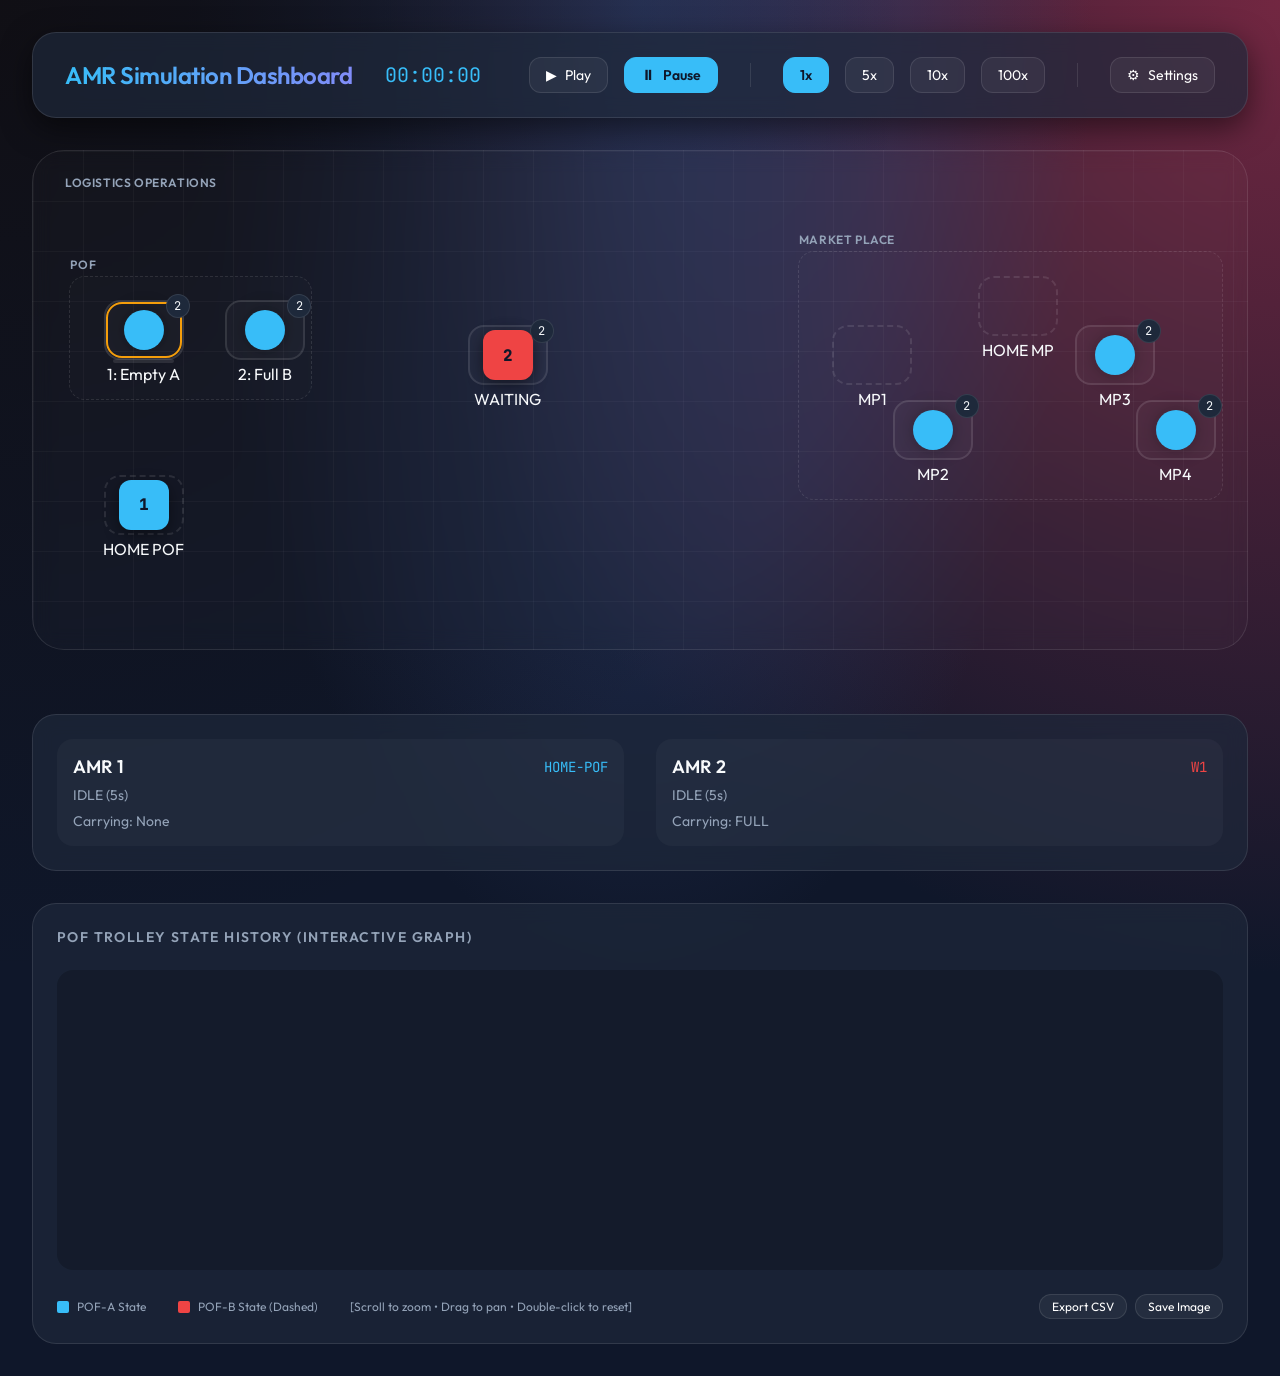
==== commit 536cd81c: "change layout to as per real layout" ====
--- a/index.html
+++ b/index.html
@@ -33,150 +33,151 @@
     </header>
 
     <div class="main-grid">
-        <div class="panel">
-            <div class="panel-title">POF Area</div>
-            <div class="station-grid">
-                <div class="station-container" id="station-POF-A">
-                    <div class="station-box">
-                        <div class="indicator"></div>
-                        <div class="trolley"></div>
-                        <div class="status-badge">0</div>
-                        <div class="progress-bar">
-                            <div class="progress-fill"></div>
-                        </div>
+        <div class="panel simulation-map">
+            <div class="map-label" style="top: 1.5rem; left: 2rem;">Logistics Operations</div>
+
+            <!-- Visual Zones -->
+            <div class="map-zone" id="zone-pof">
+                <div class="map-label" style="top: -1.2rem; left: 0;">POF</div>
+            </div>
+            <div class="map-zone" id="zone-mp">
+                <div class="map-label" style="top: -1.2rem; left: 0;">Market Place</div>
+            </div>
+
+            <!-- POF Area -->
+            <div class="station-container" id="station-POF-A">
+                <div class="station-box">
+                    <div class="indicator"></div>
+                    <div class="trolley"></div>
+                    <div class="status-badge">0</div>
+                    <div class="progress-bar">
+                        <div class="progress-fill"></div>
                     </div>
-                    <div class="station-label">POF-A</div>
-                </div>
-                <div class="station-container" id="station-POF-B">
-                    <div class="station-box">
-                        <div class="indicator"></div>
-                        <div class="trolley"></div>
-                        <div class="status-badge">0</div>
-                        <div class="progress-bar">
-                            <div class="progress-fill"></div>
-                        </div>
+                </div>
+                <div class="station-label">1: Empty A</div>
+            </div>
+            <div class="station-container" id="station-POF-B">
+                <div class="station-box">
+                    <div class="indicator"></div>
+                    <div class="trolley"></div>
+                    <div class="status-badge">0</div>
+                    <div class="progress-bar">
+                        <div class="progress-fill"></div>
                     </div>
-                    <div class="station-label">POF-B</div>
-                </div>
+                </div>
+                <div class="station-label">2: Full B</div>
+            </div>
+
+            <!-- Waiting Area -->
+            <div class="station-container" id="station-W1">
+                <div class="station-box">
+                    <div class="trolley"></div>
+                    <div class="status-badge">0</div>
+                </div>
+                <div class="station-label">WAITING</div>
+            </div>
+
+            <!-- Home Points -->
+            <div class="station-container" id="station-HOME-POF">
+                <div class="station-box"></div>
+                <div class="station-label">HOME POF</div>
+            </div>
+            <div class="station-container" id="station-HOME-MP">
+                <div class="station-box"></div>
+                <div class="station-label">HOME MP</div>
+            </div>
+
+            <!-- Market Place Cluster -->
+            <div class="station-container" id="station-MP1">
+                <div class="station-box">
+                    <div class="indicator"></div>
+                    <div class="trolley"></div>
+                    <div class="status-badge">0</div>
+                    <div class="progress-bar">
+                        <div class="progress-fill"></div>
+                    </div>
+                </div>
+                <div class="station-label">MP1</div>
+            </div>
+            <div class="station-container" id="station-MP2">
+                <div class="station-box">
+                    <div class="indicator"></div>
+                    <div class="trolley"></div>
+                    <div class="status-badge">0</div>
+                    <div class="progress-bar">
+                        <div class="progress-fill"></div>
+                    </div>
+                </div>
+                <div class="station-label">MP2</div>
+            </div>
+            <div class="station-container" id="station-MP3">
+                <div class="station-box">
+                    <div class="indicator"></div>
+                    <div class="trolley"></div>
+                    <div class="status-badge">0</div>
+                    <div class="progress-bar">
+                        <div class="progress-fill"></div>
+                    </div>
+                </div>
+                <div class="station-label">MP3</div>
+            </div>
+            <div class="station-container" id="station-MP4">
+                <div class="station-box">
+                    <div class="indicator"></div>
+                    <div class="trolley"></div>
+                    <div class="status-badge">0</div>
+                    <div class="progress-bar">
+                        <div class="progress-fill"></div>
+                    </div>
+                </div>
+                <div class="station-label">MP4</div>
             </div>
         </div>
 
-        <div class="panel">
-            <div class="panel-title">Waiting Area</div>
-            <div class="station-grid">
-                <div class="station-container" id="station-W1">
-                    <div class="station-box">
-                        <div class="trolley"></div>
-                        <div class="status-badge">0</div>
+        <div class="panel status-panel" style="grid-column: span 3; margin-top: 2rem;">
+            <div class="amr-status-card" id="status-amr1">
+                <div class="amr-status-header">
+                    <div class="amr-name">AMR 1</div>
+                    <div class="amr-location">HOME-POF</div>
+                </div>
+                <div class="amr-state-text">IDLE</div>
+                <div class="amr-state-text carrying">Carrying: None</div>
+            </div>
+            <div class="amr-status-card" id="status-amr2">
+                <div class="amr-status-header">
+                    <div class="amr-name">AMR 2</div>
+                    <div class="amr-location">W1</div>
+                </div>
+                <div class="amr-state-text">IDLE</div>
+                <div class="amr-state-text carrying">Carrying: Full Trolley</div>
+            </div>
+        </div>
+
+        <div class="panel graph-panel">
+            <div class="panel-title">POF Trolley State History (Interactive Graph)</div>
+            <canvas id="state-graph"></canvas>
+            <div
+                style="font-size: 0.75rem; color: var(--text-secondary); display: flex; gap: 2rem; justify-content: space-between; align-items: center;">
+                <div style="display: flex; gap: 2rem;">
+                    <div style="display: flex; align-items: center; gap: 0.5rem;">
+                        <div style="width: 12px; height: 12px; background: #38bdf8; border-radius: 2px;"></div> POF-A
+                        State
                     </div>
-                    <div class="station-label">W1</div>
-                </div>
-            </div>
-        </div>
-
-        <div class="panel">
-            <div class="panel-title">Home Points</div>
-            <div class="station-grid">
-                <div class="station-container" id="station-HOME-POF">
-                    <div class="station-box"></div>
-                    <div class="station-label">HOME-POF</div>
-                </div>
-                <div class="station-container" id="station-HOME-MP">
-                    <div class="station-box"></div>
-                    <div class="station-label">HOME-MP</div>
-                </div>
-            </div>
-        </div>
-
-        <div class="panel market-place">
-            <div class="panel-title">Market Place Area</div>
-            <div class="station-grid">
-                <div class="station-container" id="station-MP1">
-                    <div class="station-box">
-                        <div class="indicator"></div>
-                        <div class="trolley"></div>
-                        <div class="status-badge">0</div>
-                        <div class="progress-bar">
-                            <div class="progress-fill"></div>
-                        </div>
+                    <div style="display: flex; align-items: center; gap: 0.5rem;">
+                        <div style="width: 12px; height: 12px; background: #ef4444; border-radius: 2px;"></div> POF-B
+                        State (Dashed)
                     </div>
-                    <div class="station-label">MP1</div>
-                </div>
-                <div class="station-container" id="station-MP2">
-                    <div class="station-box">
-                        <div class="indicator"></div>
-                        <div class="trolley"></div>
-                        <div class="status-badge">0</div>
-                        <div class="progress-bar">
-                            <div class="progress-fill"></div>
-                        </div>
-                    </div>
-                    <div class="station-label">MP2</div>
-                </div>
-                <div class="station-container" id="station-MP3">
-                    <div class="station-box">
-                        <div class="indicator"></div>
-                        <div class="trolley"></div>
-                        <div class="status-badge">0</div>
-                        <div class="progress-bar">
-                            <div class="progress-fill"></div>
-                        </div>
-                    </div>
-                    <div class="station-label">MP3</div>
-                </div>
-                <div class="station-container" id="station-MP4">
-                    <div class="station-box">
-                        <div class="indicator"></div>
-                        <div class="trolley"></div>
-                        <div class="status-badge">0</div>
-                        <div class="progress-bar">
-                            <div class="progress-fill"></div>
-                        </div>
-                    </div>
-                    <div class="station-label">MP4</div>
+                    <div>[Scroll to zoom • Drag to pan • Double-click to reset]</div>
+                </div>
+                <div style="display: flex; gap: 0.5rem;">
+                    <button id="btn-export-csv" style="padding: 0.25rem 0.75rem; font-size: 0.75rem;">Export
+                        CSV</button>
+                    <button id="btn-export-img" style="padding: 0.25rem 0.75rem; font-size: 0.75rem;">Save
+                        Image</button>
                 </div>
             </div>
         </div>
     </div>
-
-    <div class="panel status-panel">
-        <div class="amr-status-card" id="status-amr1">
-            <div class="amr-status-header">
-                <div class="amr-name">AMR 1</div>
-                <div class="amr-location">HOME-POF</div>
-            </div>
-            <div class="amr-state-text">IDLE</div>
-            <div class="amr-state-text carrying">Carrying: None</div>
-        </div>
-        <div class="amr-status-card" id="status-amr2">
-            <div class="amr-status-header">
-                <div class="amr-name">AMR 2</div>
-                <div class="amr-location">W1</div>
-            </div>
-            <div class="amr-state-text">IDLE</div>
-            <div class="amr-state-text carrying">Carrying: Full Trolley</div>
-        </div>
-    </div>
-
-    <div class="panel graph-panel">
-        <div class="panel-title">POF Trolley State History (Interactive Graph)</div>
-        <canvas id="state-graph"></canvas>
-        <div
-            style="font-size: 0.75rem; color: var(--text-secondary); display: flex; gap: 2rem; justify-content: space-between; align-items: center;">
-            <div style="display: flex; gap: 2rem;">
-                <div style="display: flex; align-items: center; gap: 0.5rem;">
-                    <div style="width: 12px; height: 12px; background: #38bdf8; border-radius: 2px;"></div> POF-A State
-                </div>
-                <div style="display: flex; align-items: center; gap: 0.5rem;">
-                    <div style="width: 12px; height: 12px; background: #ef4444; border-radius: 2px;"></div> POF-B State (Dashed)
-                </div>
-                <div>[Scroll to zoom • Drag to pan • Double-click to reset]</div>
-            </div>
-            <div style="display: flex; gap: 0.5rem;">
-                <button id="btn-export-csv" style="padding: 0.25rem 0.75rem; font-size: 0.75rem;">Export CSV</button>
-                <button id="btn-export-img" style="padding: 0.25rem 0.75rem; font-size: 0.75rem;">Save Image</button>
-            </div>
-        </div>
     </div>
 
     <svg id="transition-layer">
@@ -412,7 +413,7 @@
                 const legendY = this.padding.top + 10;
                 ctx.textAlign = 'left';
                 ctx.font = '10px JetBrains Mono';
-                
+
                 // Legend Item 1 (POF-A)
                 ctx.strokeStyle = '#38bdf8';
                 ctx.lineWidth = 2;
--- a/style.css
+++ b/style.css
@@ -64,7 +64,8 @@
     align-items: center;
 }
 
-button, .nav-link {
+button,
+.nav-link {
     background: rgba(255, 255, 255, 0.05);
     border: 1px solid var(--border);
     color: white;
@@ -80,7 +81,8 @@
     font-size: 0.875rem;
 }
 
-button:hover, .nav-link:hover {
+button:hover,
+.nav-link:hover {
     background: rgba(255, 255, 255, 0.1);
     transform: translateY(-2px);
 }
@@ -271,6 +273,117 @@
     background: var(--accent-red);
 }
 
+/* Simulation Map Layout */
+.simulation-map {
+    position: relative;
+    grid-column: span 3;
+    background: rgba(255, 255, 255, 0.02);
+    border: 1px solid var(--border);
+    border-radius: 2rem;
+    height: 500px;
+    overflow: hidden;
+    background-image:
+        linear-gradient(rgba(255, 255, 255, 0.03) 1px, transparent 1px),
+        linear-gradient(90deg, rgba(255, 255, 255, 0.03) 1px, transparent 1px);
+    background-size: 50px 50px;
+}
+
+.map-label {
+    position: absolute;
+    font-size: 0.75rem;
+    color: var(--text-secondary);
+    font-weight: 600;
+    text-transform: uppercase;
+    letter-spacing: 0.05em;
+    pointer-events: none;
+}
+
+.map-zone {
+    position: absolute;
+    border: 1.5px dashed var(--border);
+    background: rgba(255, 255, 255, 0.01);
+    border-radius: 1rem;
+    pointer-events: none;
+    z-index: 0;
+}
+
+#zone-pof {
+    left: 3%;
+    top: 25%;
+    width: 20%;
+    height: 25%;
+}
+
+#zone-mp {
+    left: 63%;
+    top: 20%;
+    width: 35%;
+    height: 50%;
+}
+
+.station-container {
+    position: absolute;
+    width: 100px;
+    height: 100px;
+    display: flex;
+    flex-direction: column;
+    align-items: center;
+    gap: 0.25rem;
+    transition: all 0.5s ease;
+}
+
+.station-container .station-box {
+    width: 80px;
+    height: 60px;
+}
+
+/* Coordinates based on reference image */
+#station-POF-A {
+    left: 5%;
+    top: 30%;
+}
+
+#station-POF-B {
+    left: 15%;
+    top: 30%;
+}
+
+#station-W1 {
+    left: 35%;
+    top: 35%;
+}
+
+#station-HOME-POF {
+    left: 5%;
+    top: 65%;
+}
+
+#station-HOME-MP {
+    left: 77%;
+    top: 25%;
+}
+
+/* MP Cluster (Staggered) */
+#station-MP1 {
+    left: 65%;
+    top: 35%;
+}
+
+#station-MP2 {
+    left: 70%;
+    top: 50%;
+}
+
+#station-MP3 {
+    left: 85%;
+    top: 35%;
+}
+
+#station-MP4 {
+    left: 90%;
+    top: 50%;
+}
+
 .market-place {
     grid-column: span 3;
 }
@@ -316,7 +429,8 @@
     color: var(--text-secondary);
 }
 
-.config-panel, .graph-panel {
+.config-panel,
+.graph-panel {
     grid-column: span 3;
 }
 
@@ -443,11 +557,12 @@
         grid-column: span 1;
     }
 
-    .config-panel, .graph-panel {
+    .config-panel,
+    .graph-panel {
         grid-column: span 1;
     }
 
     .status-panel {
         grid-template-columns: 1fr;
     }
-}
+}
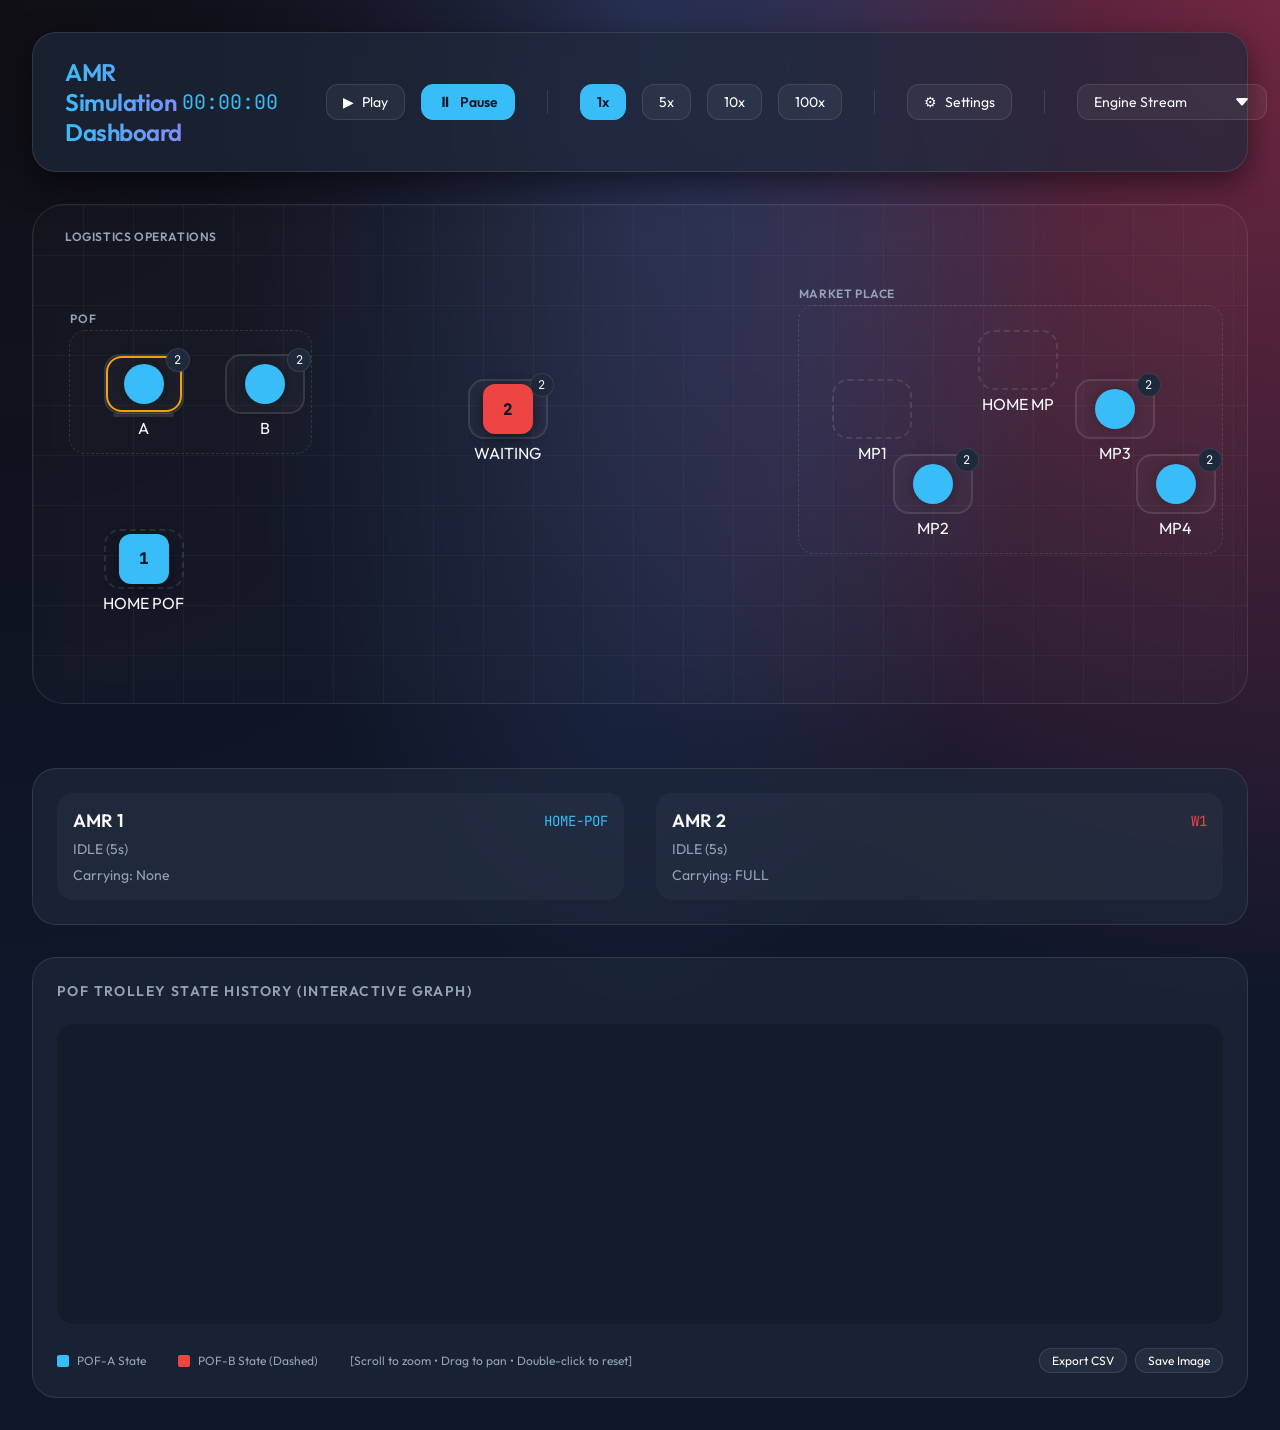
==== commit 8ace55e6: "add 2 stream config" ====
--- a/index.html
+++ b/index.html
@@ -29,6 +29,11 @@
             <button class="btn-speed" data-speed="100">100x</button>
             <div style="width: 1px; height: 24px; background: var(--border); margin: 0 1rem;"></div>
             <a href="config.html" class="nav-link"><span>⚙</span> Settings</a>
+            <div style="width: 1px; height: 24px; background: var(--border); margin: 0 1rem;"></div>
+            <select id="stream-selector">
+                <option value="engine">Engine Stream</option>
+                <option value="transmission">Transmission Stream</option>
+            </select>
         </div>
     </header>
 
@@ -54,7 +59,7 @@
                         <div class="progress-fill"></div>
                     </div>
                 </div>
-                <div class="station-label">1: Empty A</div>
+                <div class="station-label">A</div>
             </div>
             <div class="station-container" id="station-POF-B">
                 <div class="station-box">
@@ -65,7 +70,7 @@
                         <div class="progress-fill"></div>
                     </div>
                 </div>
-                <div class="station-label">2: Full B</div>
+                <div class="station-label">B</div>
             </div>
 
             <!-- Waiting Area -->
@@ -215,7 +220,21 @@
                 'AMR1': { id: 1, location: 'HOME-POF', target: null, state: 'IDLE', carrying: null, timer: 0 },
                 'AMR2': { id: 2, location: 'W1', target: null, state: 'IDLE', carrying: 'FULL', timer: 0 }
             },
-            config: JSON.parse(localStorage.getItem('amr_sim_config')) || {
+            history: [],
+            lastDataCapture: 0,
+            nextMPIndex: 0,
+            mpList: ['MP1', 'MP2', 'MP3', 'MP4'],
+            mpRefillQueue: [],
+            pofPickQueue: [], // Stations needing an EMPTY pick
+            pofPlaceQueue: [], // Stations needing a FULL drop
+            activeStream: localStorage.getItem('amr_sim_active_stream') || 'engine'
+        };
+
+        // Load correct config based on active stream
+        function loadConfig() {
+            const stream = state.activeStream;
+            const configKey = `amr_sim_config_${stream}`;
+            const defaultConfig = stream === 'engine' ? {
                 actionTime: 30,
                 pofCycleTime: 600,
                 mpCycleTime: 900,
@@ -226,15 +245,25 @@
                     'MP1': { 'W1': 60 }, 'MP2': { 'W1': 70 }, 'MP3': { 'W1': 80 }, 'MP4': { 'W1': 90 },
                     'W1': { 'POF-A': 70, 'POF-B': 75 }
                 }
-            },
-            history: [],
-            lastDataCapture: 0,
-            nextMPIndex: 0,
-            mpList: ['MP1', 'MP2', 'MP3', 'MP4'],
-            mpRefillQueue: [],
-            pofPickQueue: [], // Stations needing an EMPTY pick
-            pofPlaceQueue: [] // Stations needing a FULL drop
-        };
+            } : {
+                actionTime: 45,
+                pofCycleTime: 900,
+                mpCycleTime: 600,
+                travelTimes: {
+                    'HOME-POF': { 'POF-A': 45, 'POF-B': 50 },
+                    'POF-A': { 'MP1': 100, 'MP2': 110, 'MP3': 120, 'MP4': 130, 'HOME-POF': 45 },
+                    'POF-B': { 'MP1': 105, 'MP2': 115, 'MP3': 125, 'MP4': 135, 'HOME-POF': 50 },
+                    'MP1': { 'W1': 60 }, 'MP2': { 'W1': 70 }, 'MP3': { 'W1': 80 }, 'MP4': { 'W1': 90 },
+                    'W1': { 'POF-A': 70, 'POF-B': 75 }
+                }
+            };
+
+            // Fallback to legacy config if it exists and we're on engine
+            const legacyConfig = stream === 'engine' ? JSON.parse(localStorage.getItem('amr_sim_config')) : null;
+
+            state.config = JSON.parse(localStorage.getItem(configKey)) || legacyConfig || defaultConfig;
+        }
+        loadConfig();
 
         class GraphManager {
             constructor(canvasId) {
@@ -704,6 +733,19 @@
             if (graphManager) graphManager.draw(state.history, state.time, state.isRunning);
             requestAnimationFrame(tick);
         }
+
+        // Initialize once
+        window.addEventListener('load', () => {
+            const streamSelector = document.getElementById('stream-selector');
+            streamSelector.value = state.activeStream;
+            streamSelector.addEventListener('change', (e) => {
+                state.activeStream = e.target.value;
+                localStorage.setItem('amr_sim_active_stream', state.activeStream);
+                loadConfig();
+                console.log(`Switched to ${state.activeStream} stream`);
+                // Optional: reset history or simulation state here if desired
+            });
+        });
 
         function checkNextTask(amr) {
             const currentStation = state.stations[amr.location];
--- a/style.css
+++ b/style.css
@@ -94,6 +94,56 @@
     font-weight: 600;
 }
 
+#stream-selector {
+    background: rgba(255, 255, 255, 0.05);
+    color: var(--text-primary);
+    border: 1px solid var(--border);
+    padding: 0.5rem 1rem;
+    border-radius: 0.75rem;
+    font-family: inherit;
+    font-size: 0.875rem;
+    cursor: pointer;
+    transition: all 0.2s;
+    outline: none;
+    appearance: none;
+    -webkit-appearance: none;
+    background-image: url("data:image/svg+xml,%3Csvg xmlns='http://www.w3.org/2000/svg' width='16' height='16' fill='white' viewBox='0 0 16 16'%3E%3Cpath d='M7.247 11.14 2.451 5.658C1.885 5.013 2.345 4 3.204 4h9.592a1 1 0 0 1 .753 1.659l-4.796 5.48a1 1 0 0 1-1.506 0z'/%3E%3C/svg%3E");
+    background-repeat: no-repeat;
+    background-position: calc(100% - 1rem) center;
+    padding-right: 2.5rem;
+}
+
+#stream-selector:hover {
+    background-color: rgba(255, 255, 255, 0.1);
+}
+
+#stream-selector option {
+    background: var(--bg-color);
+    color: var(--text-primary);
+}
+
+.stream-editor-toggle {
+    display: flex;
+    gap: 0.5rem;
+    background: rgba(255, 255, 255, 0.05);
+    padding: 0.35rem;
+    border-radius: 1rem;
+    border: 1px solid var(--border);
+}
+
+.stream-editor-toggle button {
+    border: none;
+    padding: 0.5rem 1.25rem;
+    border-radius: 0.75rem;
+    font-weight: 500;
+}
+
+.stream-editor-toggle button.active {
+    background: var(--accent-blue);
+    color: var(--bg-color);
+    box-shadow: 0 4px 12px rgba(56, 189, 248, 0.3);
+}
+
 .main-grid {
     display: grid;
     grid-template-columns: 1fr 1fr 1fr;
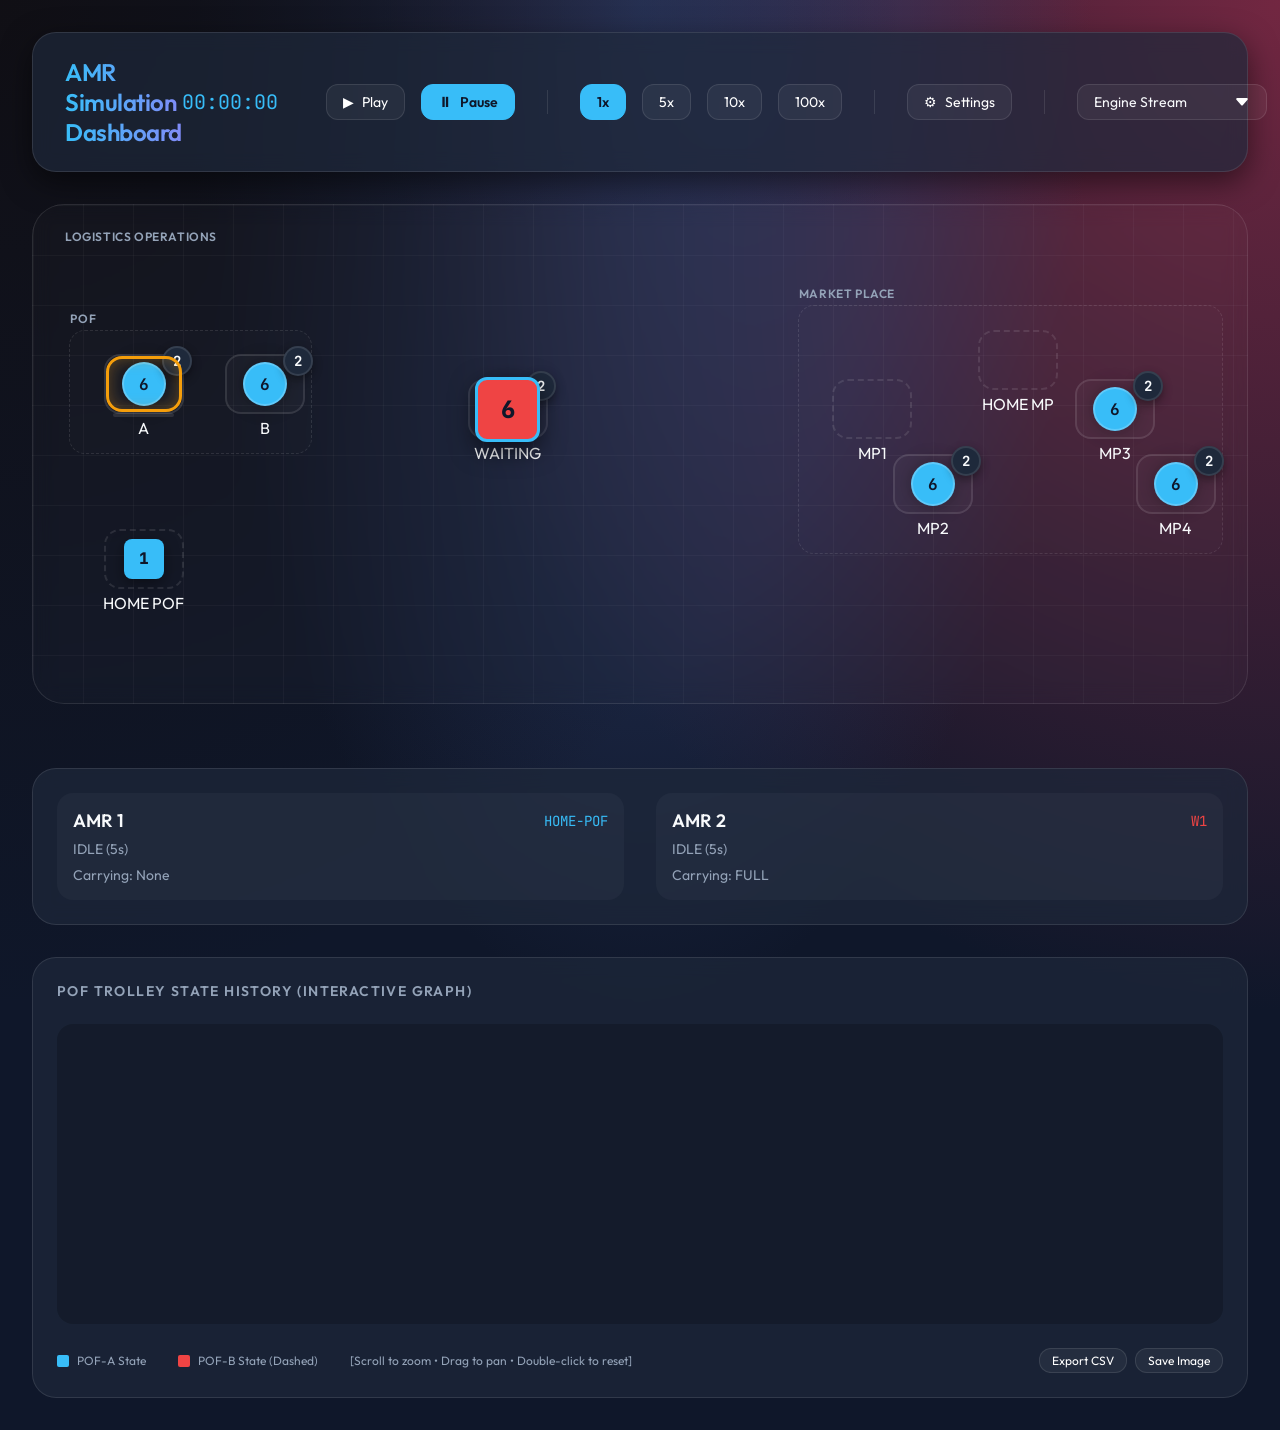
==== commit af2e6fd5: "add indicator for trolley part count" ====
--- a/index.html
+++ b/index.html
@@ -499,6 +499,13 @@
 
         let graphManager;
 
+        function getPartsCount(station) {
+            if (station.trolleyState === 0) return null;
+            if (station.isConsuming) return Math.ceil(6 * (1 - station.progress / 100));
+            if (station.isRefilling) return Math.floor(6 * (station.progress / 100));
+            return station.trolleyState === 2 ? 6 : 0;
+        }
+
         function formatTime(s) {
             const h = Math.floor(s / 3600);
             const m = Math.floor((s % 3600) / 60);
@@ -525,6 +532,7 @@
                     if (trolley) {
                         trolley.classList.remove('hidden');
                         trolley.className = 'trolley ' + (station.trolleyState === 1 ? 'empty' : 'full');
+                        trolley.textContent = getPartsCount(station);
                     }
                     if (badge) {
                         badge.classList.remove('hidden');
@@ -532,11 +540,23 @@
                     }
                 } else {
                     box.classList.remove('has-trolley');
-                    if (trolley) trolley.classList.add('hidden');
+                    if (trolley) {
+                        trolley.classList.add('hidden');
+                        trolley.textContent = '';
+                    }
                     if (badge) badge.classList.add('hidden');
                 }
 
+                if (badge) {
+                    badge.classList.add('hidden');
+                }
+
+                if (badge) {
+                    badge.className = 'status-badge ' + (station.trolleyState === 0 ? 'hidden' : '');
+                }
+
                 if (indicator) {
+                    indicator.style.display = 'block';
                     indicator.className = 'indicator ' +
                         (station.isConsuming ? 'consuming' : '') +
                         (station.isRefilling ? 'refilling' : '');
@@ -558,8 +578,12 @@
                     const boxRect = stationEl.querySelector('.station-box').getBoundingClientRect();
                     const scrollX = window.scrollX;
                     const scrollY = window.scrollY;
-                    el.style.left = (boxRect.left + scrollX + boxRect.width / 2 - 25) + 'px';
-                    el.style.top = (boxRect.top + scrollY + boxRect.height / 2 - 25) + 'px';
+
+                    const width = amr.carrying ? 65 : 40;
+                    const height = amr.carrying ? 65 : 40;
+
+                    el.style.left = (boxRect.left + scrollX + boxRect.width / 2 - width / 2) + 'px';
+                    el.style.top = (boxRect.top + scrollY + boxRect.height / 2 - height / 2) + 'px';
 
                     // Hide AMR icon during movement
                     if (amr.state === 'MOVING') {
@@ -567,6 +591,12 @@
                     } else {
                         el.style.display = 'flex';
                     }
+
+                    // Update carrying classes and content
+                    el.classList.toggle('carrying', !!amr.carrying);
+                    el.classList.toggle('carrying-full', amr.carrying === 'FULL');
+                    el.classList.toggle('carrying-empty', amr.carrying === 'EMPTY');
+                    el.textContent = amr.carrying ? (amr.carrying === 'FULL' ? '6' : '0') : amr.id;
                 }
 
                 if (statusCard) {
@@ -638,20 +668,35 @@
                         // Draw moving label/icon
                         const g = document.createElementNS("http://www.w3.org/2000/svg", "g");
 
+                        const amrSize = amr.carrying ? 60 : 35;
+                        const rectWidth = amr.carrying ? amrSize : amrSize + 30; // More space for "AMR #"
+                        const rectHeight = amrSize;
+                        
                         const rect = document.createElementNS("http://www.w3.org/2000/svg", "rect");
-                        rect.setAttribute("x", curX - 25);
-                        rect.setAttribute("y", curY - 10);
-                        rect.setAttribute("width", 50);
-                        rect.setAttribute("height", 20);
-                        rect.setAttribute("rx", 5);
+                        rect.setAttribute("x", curX - rectWidth / 2);
+                        rect.setAttribute("y", curY - rectHeight / 2);
+                        rect.setAttribute("width", rectWidth);
+                        rect.setAttribute("height", rectHeight);
+                        rect.setAttribute("rx", amr.carrying ? 12 : 8);
                         rect.setAttribute("class", `transition-label-bg amr${amr.id}`);
+
+                        // Add border for carrying status in transition
+                        if (amr.carrying === 'FULL') {
+                            rect.style.stroke = 'var(--trolley-full)';
+                            rect.style.strokeWidth = '3px';
+                        } else if (amr.carrying === 'EMPTY') {
+                            rect.style.stroke = 'var(--trolley-empty)';
+                            rect.style.strokeWidth = '3px';
+                        }
+
                         g.appendChild(rect);
 
                         const text = document.createElementNS("http://www.w3.org/2000/svg", "text");
                         text.setAttribute("x", curX);
                         text.setAttribute("y", curY);
                         text.setAttribute("class", "transition-label-text amr-dark");
-                        text.textContent = `AMR ${amr.id}`;
+                        text.style.fontSize = amr.carrying ? "1.2rem" : "0.8rem";
+                        text.textContent = amr.carrying ? (amr.carrying === 'FULL' ? '6' : '0') : `AMR ${amr.id}`;
                         g.appendChild(text);
 
                         svg.appendChild(g);
--- a/style.css
+++ b/style.css
@@ -204,8 +204,8 @@
 }
 
 .trolley {
-    width: 40px;
-    height: 40px;
+    width: 44px;
+    height: 44px;
     border-radius: 50%;
     display: flex;
     align-items: center;
@@ -213,10 +213,12 @@
     transition: all 0.3s;
     box-shadow: 0 0 20px rgba(0, 0, 0, 0.3);
     position: relative;
-}
-
-.trolley.empty {
+    font-family: 'JetBrains Mono', monospace;
+    font-weight: 700;
+    font-size: 1rem;
+    color: var(--bg-color);
     background: var(--trolley-empty);
+    border: 2px solid rgba(255, 255, 255, 0.2);
 }
 
 .trolley.full {
@@ -225,19 +227,27 @@
 
 .status-badge {
     position: absolute;
-    top: -8px;
-    right: -8px;
+    top: -10px;
+    right: -10px;
     background: #1e293b;
-    border: 1px solid var(--border);
+    border: 2px solid var(--border);
     border-radius: 50%;
-    width: 24px;
-    height: 24px;
+    width: 30px;
+    height: 30px;
     display: flex;
     align-items: center;
     justify-content: center;
-    font-size: 0.75rem;
+    font-size: 0.875rem;
+    font-weight: 700;
     font-family: 'JetBrains Mono', monospace;
     z-index: 5;
+    box-shadow: 0 4px 10px rgba(0, 0, 0, 0.4);
+    transition: all 0.3s;
+}
+
+.status-badge.consuming,
+.status-badge.refilling {
+    animation: none;
 }
 
 .indicator {
@@ -245,18 +255,21 @@
     width: 100%;
     height: 100%;
     border-radius: 1rem;
-    border: 2px solid transparent;
+    border: 3px solid transparent;
     pointer-events: none;
-    z-index: 1;
+    z-index: 10;
+    transition: all 0.3s;
 }
 
 .indicator.consuming {
     border-color: var(--warning);
+    box-shadow: inset 0 0 15px rgba(245, 158, 11, 0.3);
     animation: pulse-ring 2s infinite;
 }
 
 .indicator.refilling {
     border-color: var(--accent-purple);
+    box-shadow: inset 0 0 15px rgba(129, 140, 248, 0.3);
     animation: pulse-ring 2s infinite;
 }
 
@@ -299,11 +312,11 @@
 
 .amr-icon {
     position: absolute;
-    width: 50px;
-    height: 50px;
+    width: 40px;
+    height: 40px;
     background: var(--text-primary);
     color: var(--bg-color);
-    border-radius: 12px;
+    border-radius: 8px;
     display: flex;
     align-items: center;
     justify-content: center;
@@ -311,8 +324,25 @@
     font-weight: 800;
     box-shadow: 0 5px 15px rgba(0, 0, 0, 0.4);
     z-index: 100;
-    transition: all 0.5s ease-in-out;
+    transition: all 0.3s cubic-bezier(0.34, 1.56, 0.64, 1);
     pointer-events: none;
+    font-size: 1rem;
+}
+
+.amr-icon.carrying {
+    width: 65px;
+    height: 65px;
+    border-radius: 12px;
+    font-size: 1.5rem;
+    box-shadow: 0 8px 25px rgba(0, 0, 0, 0.6);
+}
+
+.amr-icon.carrying-empty {
+    border: 3px solid var(--trolley-empty);
+}
+
+.amr-icon.carrying-full {
+    border: 3px solid var(--trolley-full);
 }
 
 .amr-icon.amr1 {
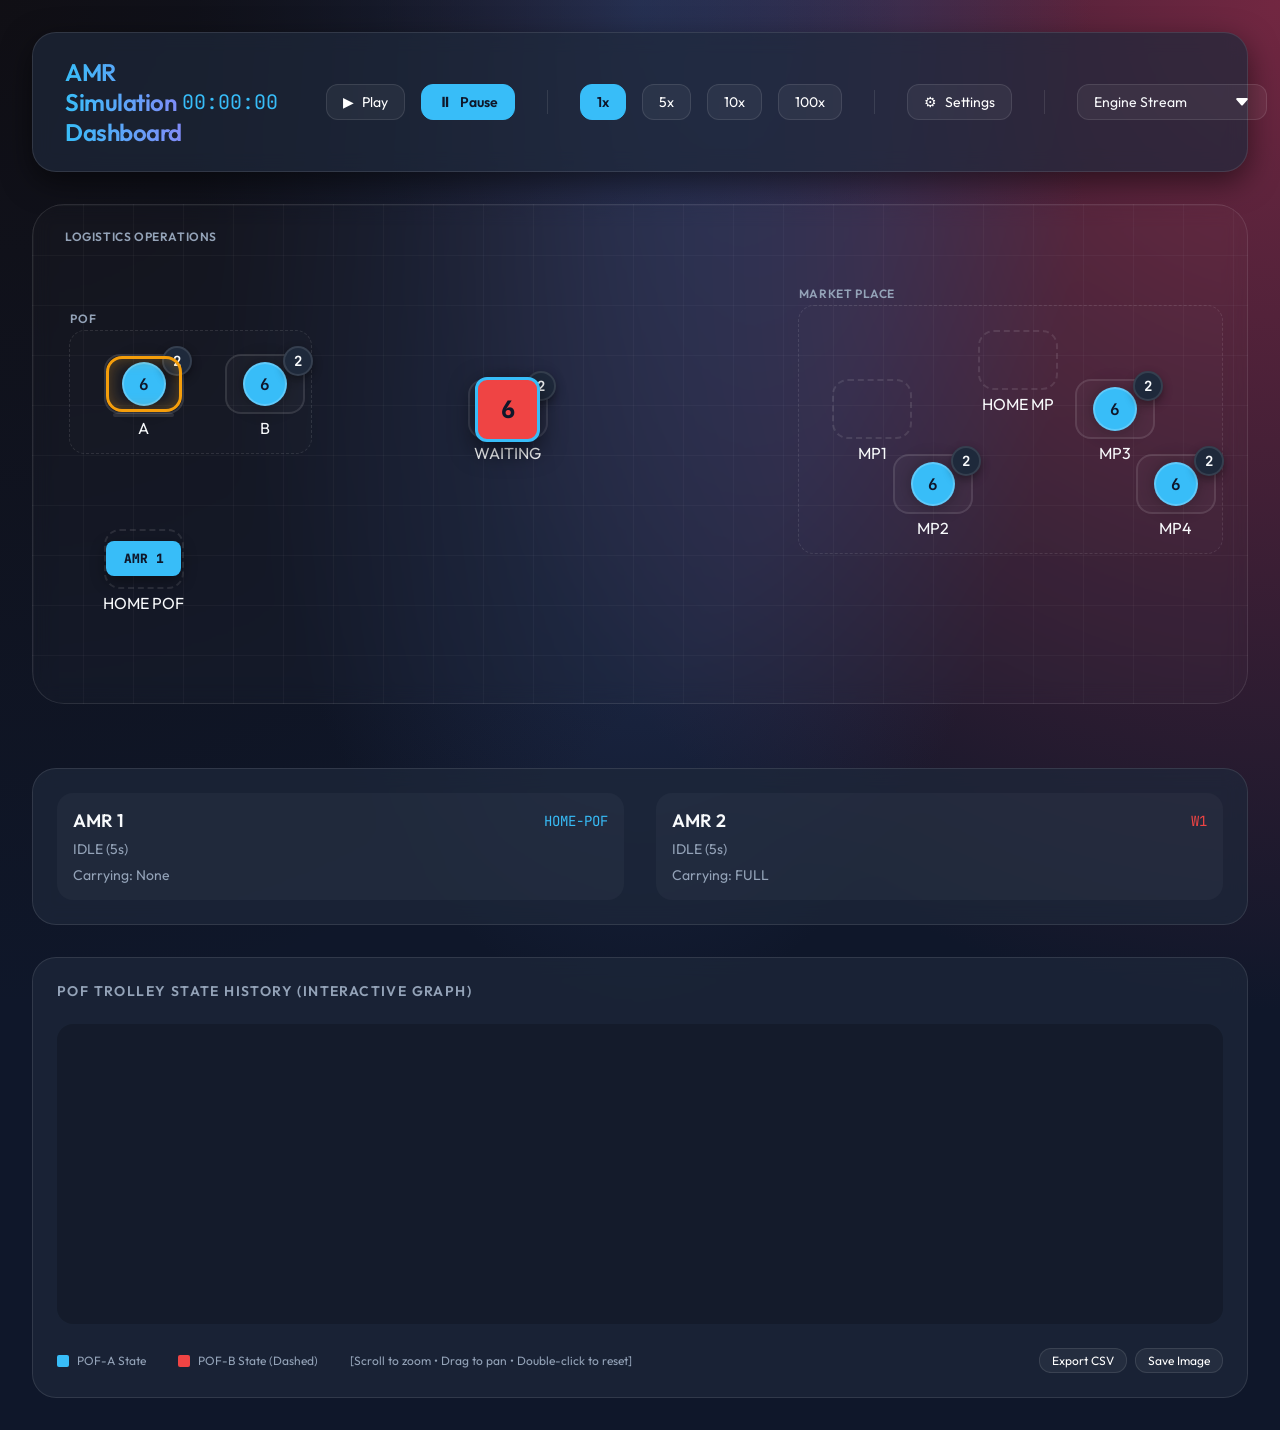
==== commit 28272008: "edit amr logo showing at station" ====
--- a/index.html
+++ b/index.html
@@ -234,35 +234,56 @@
         function loadConfig() {
             const stream = state.activeStream;
             const configKey = `amr_sim_config_${stream}`;
-            const defaultConfig = stream === 'engine' ? {
-                actionTime: 30,
+
+            // Unified defaults from config.html
+            const ENGINE_DEFAULTS = {
+                actionTime: 60,
                 pofCycleTime: 600,
-                mpCycleTime: 900,
+                mpCycleTime: 420,
                 travelTimes: {
-                    'HOME-POF': { 'POF-A': 45, 'POF-B': 50 },
-                    'POF-A': { 'MP1': 100, 'MP2': 110, 'MP3': 120, 'MP4': 130, 'HOME-POF': 45 },
-                    'POF-B': { 'MP1': 105, 'MP2': 115, 'MP3': 125, 'MP4': 135, 'HOME-POF': 50 },
-                    'MP1': { 'W1': 60 }, 'MP2': { 'W1': 70 }, 'MP3': { 'W1': 80 }, 'MP4': { 'W1': 90 },
+                    'HOME-POF': { 'POF-A': 90, 'POF-B': 100 },
+                    'POF-A': { 'MP1': 245, 'MP2': 264, 'MP3': 191, 'MP4': 184, 'HOME-POF': 190 },
+                    'POF-B': { 'MP1': 240, 'MP2': 260, 'MP3': 185, 'MP4': 180, 'HOME-POF': 190 },
+                    'MP1': { 'W1': 175, 'MP2': 36 },
+                    'MP2': { 'W1': 176, 'MP3': 123 },
+                    'MP3': { 'W1': 188, 'MP4': 30 },
+                    'MP4': { 'W1': 215, 'MP1': 95 },
+                    'W1': { 'POF-A': 90, 'POF-B': 85 }
+                }
+            };
+
+            const TRANS_DEFAULTS = {
+                actionTime: 60,
+                pofCycleTime: 600,
+                mpCycleTime: 420,
+                travelTimes: {
+                    'HOME-POF': { 'POF-A': 60, 'POF-B': 60 },
+                    'POF-A': { 'MP1': 237, 'MP2': 246, 'MP3': 246, 'MP4': 250, 'HOME-POF': 75 },
+                    'POF-B': { 'MP1': 232, 'MP2': 240, 'MP3': 240, 'MP4': 245, 'HOME-POF': 75 },
+                    'MP1': { 'W1': 334, 'MP2': 22 },
+                    'MP2': { 'W1': 343, 'MP3': 123 },
+                    'MP3': { 'W1': 246, 'MP4': 30 },
+                    'MP4': { 'W1': 371, 'MP1': 95 },
                     'W1': { 'POF-A': 70, 'POF-B': 75 }
                 }
-            } : {
-                actionTime: 45,
-                pofCycleTime: 900,
-                mpCycleTime: 600,
-                travelTimes: {
-                    'HOME-POF': { 'POF-A': 45, 'POF-B': 50 },
-                    'POF-A': { 'MP1': 100, 'MP2': 110, 'MP3': 120, 'MP4': 130, 'HOME-POF': 45 },
-                    'POF-B': { 'MP1': 105, 'MP2': 115, 'MP3': 125, 'MP4': 135, 'HOME-POF': 50 },
-                    'MP1': { 'W1': 60 }, 'MP2': { 'W1': 70 }, 'MP3': { 'W1': 80 }, 'MP4': { 'W1': 90 },
-                    'W1': { 'POF-A': 70, 'POF-B': 75 }
-                }
             };
 
-            // Fallback to legacy config if it exists and we're on engine
-            const legacyConfig = stream === 'engine' ? JSON.parse(localStorage.getItem('amr_sim_config')) : null;
-
-            state.config = JSON.parse(localStorage.getItem(configKey)) || legacyConfig || defaultConfig;
-        }
+            // Auto-save logic: Ensure both configurations exist in localStorage
+            if (!localStorage.getItem('amr_sim_config_engine')) {
+                // If legacy config exists, use it for engine, otherwise use defaults
+                const legacyConfig = JSON.parse(localStorage.getItem('amr_sim_config'));
+                localStorage.setItem('amr_sim_config_engine', JSON.stringify(legacyConfig || ENGINE_DEFAULTS));
+                console.log('Auto-saved Engine configuration');
+            }
+            if (!localStorage.getItem('amr_sim_config_transmission')) {
+                localStorage.setItem('amr_sim_config_transmission', JSON.stringify(TRANS_DEFAULTS));
+                console.log('Auto-saved Transmission configuration');
+            }
+
+            // Load the current active config
+            state.config = JSON.parse(localStorage.getItem(configKey));
+        }
+
         loadConfig();
 
         class GraphManager {
@@ -579,9 +600,11 @@
                     const scrollX = window.scrollX;
                     const scrollY = window.scrollY;
 
-                    const width = amr.carrying ? 65 : 40;
-                    const height = amr.carrying ? 65 : 40;
-
+                    const width = amr.carrying ? 65 : 75;
+                    const height = amr.carrying ? 65 : 35;
+
+                    el.style.width = width + 'px';
+                    el.style.height = height + 'px';
                     el.style.left = (boxRect.left + scrollX + boxRect.width / 2 - width / 2) + 'px';
                     el.style.top = (boxRect.top + scrollY + boxRect.height / 2 - height / 2) + 'px';
 
@@ -596,7 +619,8 @@
                     el.classList.toggle('carrying', !!amr.carrying);
                     el.classList.toggle('carrying-full', amr.carrying === 'FULL');
                     el.classList.toggle('carrying-empty', amr.carrying === 'EMPTY');
-                    el.textContent = amr.carrying ? (amr.carrying === 'FULL' ? '6' : '0') : amr.id;
+                    el.textContent = amr.carrying ? (amr.carrying === 'FULL' ? '6' : '0') : `AMR ${amr.id}`;
+                    el.style.fontSize = amr.carrying ? "1.5rem" : "0.8rem";
                 }
 
                 if (statusCard) {
@@ -671,14 +695,15 @@
                         const amrSize = amr.carrying ? 60 : 35;
                         const rectWidth = amr.carrying ? amrSize : amrSize + 30; // More space for "AMR #"
                         const rectHeight = amrSize;
-                        
+
                         const rect = document.createElementNS("http://www.w3.org/2000/svg", "rect");
                         rect.setAttribute("x", curX - rectWidth / 2);
                         rect.setAttribute("y", curY - rectHeight / 2);
                         rect.setAttribute("width", rectWidth);
                         rect.setAttribute("height", rectHeight);
                         rect.setAttribute("rx", amr.carrying ? 12 : 8);
-                        rect.setAttribute("class", `transition-label-bg amr${amr.id}`);
+                        rect.setAttribute("class", `transition-label-bg amr${amr.id} ${amr.carrying ? 'carrying-' + amr.carrying.toLowerCase() : ''}`);
+
 
                         // Add border for carrying status in transition
                         if (amr.carrying === 'FULL') {
--- a/style.css
+++ b/style.css
@@ -339,7 +339,10 @@
 
 .amr-icon.carrying-empty {
     border: 3px solid var(--trolley-empty);
-}
+    filter: saturate(0.4);
+    opacity: 0.9;
+}
+
 
 .amr-icon.carrying-full {
     border: 3px solid var(--trolley-full);
@@ -616,7 +619,12 @@
     stroke: white;
 }
 
+.transition-label-bg.carrying-empty {
+    filter: saturate(0.4);
+}
+
 .transition-label-text.amr-dark {
+
     fill: var(--bg-color);
 }
 
